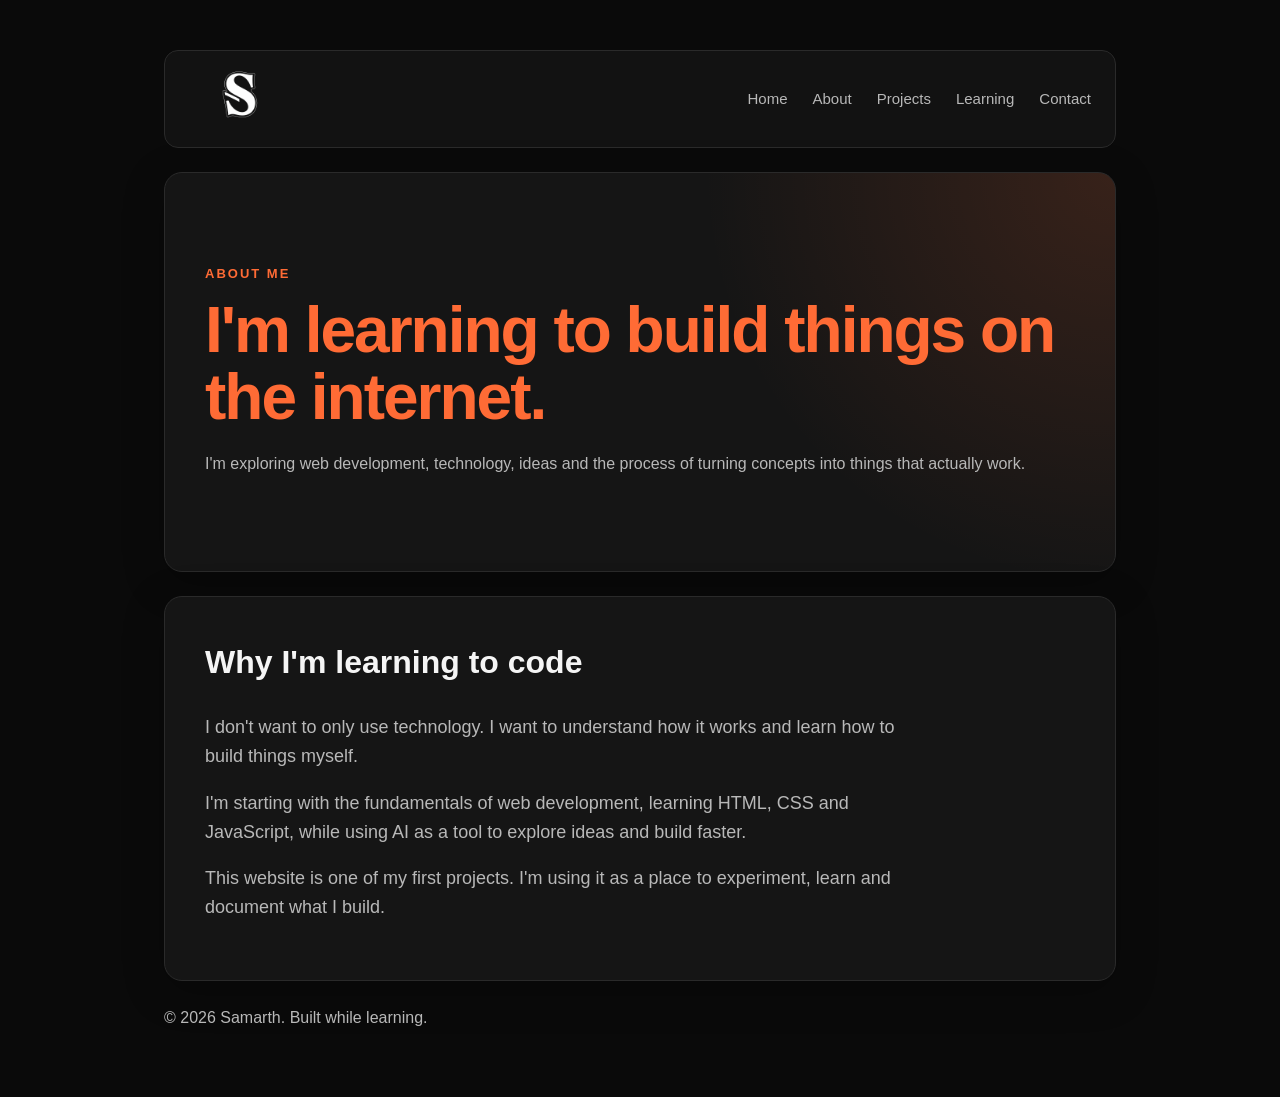
==== about/index.html @ 4f7a06e5 "Migrate pages to clean URLs" ====
<!DOCTYPE html>

<html lang="en">

<head>

    <!-- =====================================================
         CANONICAL
         ===================================================== -->

    <link
        rel="canonical"
        href="https://samarth.website/about/"
    >


    <!-- =====================================================
         BASIC SEO
         ===================================================== -->

    <meta charset="UTF-8">

    <meta
        name="viewport"
        content="width=device-width, initial-scale=1.0"
    >

    <title>About Samarth | My Website</title>

    <meta
        name="description"
        content="Learn more about Samarth, his background, interests and journey into web development."
    >


    <!-- =====================================================
         OPEN GRAPH
         ===================================================== -->

    <meta
        property="og:title"
        content="About Samarth | My Journey Into Web Development"
    >

    <meta
        property="og:description"
        content="Learn more about Samarth, his background, interests and journey into web development."
    >

    <meta
        property="og:type"
        content="website"
    >

    <meta
        property="og:url"
        content="https://samarth.website/about/"
    >

    <meta
        property="og:image"
        content="https://samarth.website/images/samarth.jpg"
    >


    <!-- =====================================================
         FAVICON
         ===================================================== -->

    <link
        rel="icon"
        type="image/png"
        href="../images/favicon.png"
    >


    <!-- =====================================================
         STYLESHEET
         ===================================================== -->

    <link
        rel="stylesheet"
        href="../style.css"
    >

</head>


<body>


    <!-- =====================================================
         NAVIGATION
         ===================================================== -->

    <header>

        <nav class="navbar">

            <a
                href="../"
                class="logo"
            >

                <img
                    src="../images/logo.png"
                    alt="Samarth logo"
                >

            </a>


            <div class="nav-links">

                <a href="../">
                    Home
                </a>

                <a href="./">
                    About
                </a>

                <a href="../projects/">
                    Projects
                </a>

                <a href="../learning/">
                    Learning
                </a>

                <a href="../contact/">
                    Contact
                </a>

            </div>

        </nav>

    </header>



    <!-- =====================================================
         MAIN CONTENT
         ===================================================== -->

    <main>


        <!-- =================================================
             ABOUT INTRO
             ================================================= -->

        <section class="intro">

            <div class="intro-content">

                <p class="eyebrow">
                    ABOUT ME
                </p>

                <h1>
                    I'm learning to build things on the internet.
                </h1>

                <p class="intro-text">
                    I'm exploring web development, technology,
                    ideas and the process of turning concepts
                    into things that actually work.
                </p>

            </div>

        </section>



        <!-- =================================================
             WHY I'M LEARNING TO CODE
             ================================================= -->

        <section class="about-section">

            <h2>
                Why I'm learning to code
            </h2>

            <p>
                I don't want to only use technology.
                I want to understand how it works and learn
                how to build things myself.
            </p>

            <p>
                I'm starting with the fundamentals of web
                development, learning HTML, CSS and JavaScript,
                while using AI as a tool to explore ideas
                and build faster.
            </p>

            <p>
                This website is one of my first projects.
                I'm using it as a place to experiment,
                learn and document what I build.
            </p>

        </section>

    </main>



    <!-- =====================================================
         FOOTER
         ===================================================== -->

    <footer>

        <p>
            © 2026 Samarth. Built while learning.
        </p>

    </footer>



    <!-- =====================================================
         JAVASCRIPT
         ===================================================== -->

    <script src="../script.js"></script>

</body>

</html>
---- style.css ----
/* =========================================================
   1. GLOBAL SETTINGS
   ========================================================= */

* {
    box-sizing: border-box;
}

html {
    scroll-behavior: smooth;
}

body {
    background-color: #0a0a0a;

    color: #f5f5f5;

    font-family: Arial, sans-serif;

    max-width: 1000px;

    margin: 0 auto;

    padding: 50px 24px;

    line-height: 1.6;
}


/* =========================================================
   2. TYPOGRAPHY
   ========================================================= */

h1 {
    color: #ff6b35;

    font-size: 64px;

    line-height: 1.05;

    margin-top: 0;

    margin-bottom: 20px;

    letter-spacing: -2px;
}

h2 {
    font-size: 32px;

    margin-top: 0;

    margin-bottom: 25px;
}

h3 {
    color: #ffffff;

    margin-bottom: 12px;
}

p {
    color: #b8b8b8;
}


/* =========================================================
   3. NAVIGATION
   ========================================================= */

.navbar {
    display: flex;

    justify-content: space-between;

    align-items: center;

    padding: 18px 24px;

    margin-bottom: 24px;

    background-color: rgba(21, 21, 21, 0.85);

    border: 1px solid #2a2a2a;

    border-radius: 14px;

    backdrop-filter: blur(10px);

    position: sticky;

    top: 20px;

    z-index: 900;
}

.logo {
    color: #ff6b35;

    font-size: 20px;

    font-weight: bold;

    text-decoration: none;

    letter-spacing: 1px;
}

.nav-links {
    display: flex;

    gap: 25px;
}

.nav-links a {
    color: #b8b8b8;

    text-decoration: none;

    font-size: 15px;

    transition: color 0.2s ease;
}

.nav-links a:hover {
    color: #ffffff;
}


/* =========================================================
   4. MAIN SECTIONS
   ========================================================= */

.intro,
.about-section,
.projects,
.learning,
.experiment {
    background-color: #151515;

    border: 1px solid #2a2a2a;

    border-radius: 18px;

    padding: 40px;

    margin-bottom: 24px;

    box-shadow:
        0 10px 40px rgba(0, 0, 0, 0.25);
}


/* =========================================================
   5. HERO CONTENT
   ========================================================= */

.intro {
    display: flex;

    flex-direction: row;

    align-items: center;

    justify-content: space-between;

    gap: 40px;

    min-height: 400px;

    background:
        radial-gradient(
            circle at top right,
            rgba(255, 107, 53, 0.15),
            transparent 40%
        ),
        #151515;
}

.intro-content {
    flex: 1;

    min-width: 0;
}


/* =========================================================
   6. PROFILE IMAGE
   ========================================================= */

.profile-image {
    width: 180px;

    height: 180px;

    object-fit: cover;

    border-radius: 18px;

    border: 1px solid #333;

    cursor: pointer;

    flex-shrink: 0;

    box-shadow:
        0 15px 40px rgba(0, 0, 0, 0.4);

    transition:
        transform 0.35s ease,
        box-shadow 0.35s ease,
        border-color 0.35s ease;
}

.profile-image:hover {
    transform: translateY(-6px) scale(1.03);

    border-color: rgba(255, 107, 53, 0.6);

    box-shadow:
        0 25px 60px rgba(0, 0, 0, 0.55),
        0 0 70px rgba(255, 107, 53, 0.15);
}


/* =========================================================
   7. EYEBROW TEXT
   ========================================================= */

.eyebrow {
    color: #ff6b35 !important;

    font-size: 13px !important;

    font-weight: bold;

    letter-spacing: 2px;

    margin-bottom: 12px;
}


/* =========================================================
   8. ABOUT SECTION
   ========================================================= */

.about-section p:not(.eyebrow) {
    max-width: 700px;

    font-size: 18px;
}


/* =========================================================
   9. PROJECT LIST
   ========================================================= */

.project-list {
    display: flex;

    flex-direction: row;

    gap: 24px;

    justify-content: space-between;

    align-items: stretch;
}


/* =========================================================
   10. PROJECT CARDS
   ========================================================= */

.project {
    background-color: #1a1a1a;

    padding: 24px;

    border: 1px solid #2a2a2a;

    border-radius: 14px;

    flex: 1;

    box-shadow:
        0 15px 40px rgba(0, 0, 0, 0.35);

    transition:
        transform 0.3s ease,
        border-color 0.3s ease,
        box-shadow 0.3s ease;
}

.project:hover {
    transform: translateY(-5px);

    border-color: #444;

    box-shadow:
        0 20px 50px rgba(0, 0, 0, 0.5);
}

.project h3 {
    font-size: 24px;

    margin-top: 0;
}


/* =========================================================
   11. GALLERY IMAGE
   ========================================================= */

.project img {
    width: 100%;

    height: 240px;

    object-fit: cover;

    border-radius: 10px;

    display: block;

    cursor: pointer;

    transition:
        transform 0.3s ease,
        filter 0.3s ease;
}

.project img:hover {
    transform: scale(1.03);

    filter: brightness(1.08);
}


/* =========================================================
   12. GALLERY COUNTER
   ========================================================= */

#gallery-counter {
    text-align: center;

    color: #888;

    font-size: 14px;

    margin: 12px 0 18px;
}


/* =========================================================
   13. GENERAL BUTTONS
   ========================================================= */

button {
    background-color: #ff6b35;

    color: #0a0a0a;

    border: none;

    padding: 11px 18px;

    font-size: 15px;

    font-weight: bold;

    border-radius: 8px;

    cursor: pointer;

    transition:
        transform 0.2s ease,
        opacity 0.2s ease,
        box-shadow 0.2s ease;
}

button:hover {
    transform: translateY(-2px);

    opacity: 0.9;

    box-shadow:
        0 5px 15px rgba(255, 107, 53, 0.25);
}

button:active {
    transform: translateY(0);
}


/* =========================================================
   14. PROJECT BUTTONS
   ========================================================= */

.project button {
    margin-top: 10px;

    margin-right: 6px;
}


/* =========================================================
   15. PROJECT STATUS
   ========================================================= */

.project-status {
    display: inline-block;

    color: #888 !important;

    font-size: 12px !important;

    font-weight: bold;

    letter-spacing: 1px;

    border: 1px solid #333;

    padding: 5px 10px;

    border-radius: 20px;

    margin-top: 5px;
}


/* =========================================================
   16. LEARNING SECTION
   ========================================================= */

.learning {
    background:
        linear-gradient(
            135deg,
            #151515,
            #111111
        );
}

.learning-list {
    display: flex;

    flex-wrap: wrap;

    gap: 10px;
}

.learning-list span {
    background-color: #1f1f1f;

    color: #d0d0d0;

    border: 1px solid #333;

    padding: 8px 14px;

    border-radius: 20px;

    font-size: 14px;

    transition:
        border-color 0.2s ease,
        color 0.2s ease;
}

.learning-list span:hover {
    color: #ffffff;

    border-color: #ff6b35;
}


/* =========================================================
   17. EXPERIMENT SECTION
   ========================================================= */

.experiment {
    text-align: center;
}


/* =========================================================
   18. LIGHTBOX
   ========================================================= */

#lightbox {
    display: none;

    position: fixed;

    top: 0;

    left: 0;

    width: 100%;

    height: 100vh;

    background-color: rgba(0, 0, 0, 0.92);

    justify-content: center;

    align-items: center;

    z-index: 1000;

    padding: 40px;
}


/* =========================================================
   19. LIGHTBOX IMAGE
   ========================================================= */

#lightbox-image {
    max-width: 90%;

    max-height: 85vh;

    object-fit: contain;

    border-radius: 12px;

    box-shadow:
        0 20px 80px rgba(0, 0, 0, 0.8);
}


/* =========================================================
   20. LIGHTBOX ARROWS
   ========================================================= */

#previous-lightbox,
#next-lightbox {
    position: absolute;

    top: 50%;

    width: 52px;

    height: 52px;

    padding: 0;

    border-radius: 50%;

    background-color: rgba(255, 255, 255, 0.15);

    border: 1px solid rgba(255, 255, 255, 0.30);

    color: white;

    font-size: 24px;

    font-weight: normal;

    display: flex;

    justify-content: center;

    align-items: center;

    backdrop-filter: blur(8px);

    cursor: pointer;

    box-shadow: none;

    opacity: 1;

    transition:
        background-color 0.3s ease,
        transform 0.2s ease;
}

#previous-lightbox {
    left: 28px;

    transform: translateY(-50%);
}

#next-lightbox {
    right: 28px;

    transform: translateY(-50%);
}

#previous-lightbox:hover,
#next-lightbox:hover {
    background-color: rgba(255, 255, 255, 0.25);

    transform:
        translateY(-50%)
        scale(1.05);

    opacity: 1;

    box-shadow: none;
}


/* =========================================================
   21. LIGHTBOX CLOSE BUTTON
   ========================================================= */

#close-lightbox {
    position: absolute;

    top: 25px;

    right: 25px;

    background-color: rgba(255, 255, 255, 0.10);

    color: white;

    border: 1px solid rgba(255, 255, 255, 0.20);

    padding: 10px 16px;

    border-radius: 8px;

    backdrop-filter: blur(10px);
}

#close-lightbox:hover {
    background-color: rgba(255, 255, 255, 0.20);

    transform: none;

    box-shadow: none;

    opacity: 1;
}


/* =========================================================
   22. RESPONSIVE DESIGN
   ========================================================= */

@media (max-width: 700px) {

    body {
        max-width: none;

        margin: 0;

        padding: 25px 15px;
    }


    h1 {
        font-size: 44px;

        letter-spacing: -1px;
    }


    h2 {
        font-size: 28px;
    }


    /* -----------------------------------------------------
       Mobile navigation
       ----------------------------------------------------- */

    .navbar {
        padding: 15px 18px;
    }


    .nav-links {
        gap: 12px;
    }


    .nav-links a {
        font-size: 13px;
    }


    .logo {
        font-size: 17px;
    }


    /* -----------------------------------------------------
       Mobile sections
       ----------------------------------------------------- */

    .intro,
    .about-section,
    .projects,
    .learning,
    .experiment {
        padding: 25px;

        border-radius: 14px;
    }


    /* -----------------------------------------------------
       Mobile hero
       ----------------------------------------------------- */

    .intro {
        min-height: 300px;

        flex-direction: column;

        align-items: flex-start;

        gap: 25px;
    }


    .intro-text {
        font-size: 18px !important;
    }


    .profile-image {
        width: 130px;

        height: 130px;

        align-self: center;
    }


    /* -----------------------------------------------------
       Mobile about section
       ----------------------------------------------------- */

    .about-section p:not(.eyebrow) {
        font-size: 16px;
    }


    /* -----------------------------------------------------
       Mobile projects
       ----------------------------------------------------- */

    .project-list {
        flex-direction: column;

        gap: 20px;
    }


    .project {
        width: 100%;
    }


    .project img {
        height: 220px;
    }


    /* -----------------------------------------------------
       Mobile lightbox
       ----------------------------------------------------- */

    #lightbox {
        padding: 20px;
    }


    #lightbox-image {
        max-width: 95%;

        max-height: 80vh;
    }


    #previous-lightbox {
        left: 12px;
    }


    #next-lightbox {
        right: 12px;
    }


    #previous-lightbox,
    #next-lightbox {
        width: 44px;

        height: 44px;

        font-size: 20px;
    }


    #close-lightbox {
        top: 15px;

        right: 15px;
    }


    /* -----------------------------------------------------
       Mobile social links
       ----------------------------------------------------- */

    .experiment-button {
        width: 100%;

        max-width: 300px;

        margin-left: auto;

        margin-right: auto;
    }

}


/* =========================================================
   23. NAVBAR LOGO IMAGE
   ========================================================= */

.logo img {
    width: 100px;

    height: 60px;

    object-fit: cover;

    object-position: center;

    display: block;

    border-radius: 8px;

    transition:
        transform 0.3s ease,
        opacity 0.3s ease;
}

.logo img:hover {
    transform: scale(1.04);

    opacity: 0.9;
}


/* =========================================================
   24. CONTACT PAGE IMAGE
   ========================================================= */

.contact-image {
    width: 220px;

    height: 220px;

    object-fit: cover;

    display: block;

    cursor: pointer;

    margin: 35px auto 0;

    border-radius: 18px;

    border: 1px solid #2a2a2a;

    box-shadow:
        0 15px 40px rgba(0, 0, 0, 0.4);

    transition:
        transform 0.3s ease,
        box-shadow 0.3s ease;
}

.contact-image:hover {
    transform: translateY(-5px);

    box-shadow:
        0 20px 50px rgba(0, 0, 0, 0.55);
}


/* =========================================================
   25. CONTACT SOCIAL LINKS
   ========================================================= */

.experiment-button {
    display: inline-flex;

    width: 215px;

    min-height: 56px;

    align-items: center;

    justify-content: center;

    margin: 25px 6px 0;

    padding: 14px 20px;

    background-color: rgba(255, 107, 53, 0.06);

    color: #ff8a63;

    border: 1px solid rgba(255, 107, 53, 0.45);

    border-radius: 10px;

    text-decoration: none;

    font-size: 16px;

    font-weight: 600;

    box-sizing: border-box;

    transition:
        color 0.25s ease,
        border-color 0.25s ease,
        background-color 0.25s ease,
        transform 0.25s ease,
        box-shadow 0.25s ease;
}


/* ---------------------------------------------------------
   Instagram
   --------------------------------------------------------- */

.experiment-button:first-of-type {
    color: #ff8a63;

    border-color: rgba(255, 107, 53, 0.45);

    background-color: rgba(255, 107, 53, 0.06);
}

.experiment-button:first-of-type:hover {
    color: #ffffff;

    border-color: #ff6b35;

    background-color: rgba(255, 107, 53, 0.12);

    transform: translateY(-3px);

    box-shadow:
        0 10px 30px rgba(0, 0, 0, 0.35),
        0 0 20px rgba(255, 107, 53, 0.12);
}


/* ---------------------------------------------------------
   LinkedIn
   --------------------------------------------------------- */

.experiment-button:nth-of-type(2) {
    color: #70a9d8;

    border-color: rgba(112, 169, 216, 0.45);

    background-color: rgba(112, 169, 216, 0.06);
}

.experiment-button:nth-of-type(2):hover {
    color: #ffffff;

    border-color: #70a9d8;

    background-color: rgba(112, 169, 216, 0.12);

    transform: translateY(-3px);

    box-shadow:
        0 10px 30px rgba(0, 0, 0, 0.35),
        0 0 20px rgba(112, 169, 216, 0.12);
}


/* ---------------------------------------------------------
   Button active state
   --------------------------------------------------------- */

.experiment-button:active {
    transform: translateY(-1px);
}
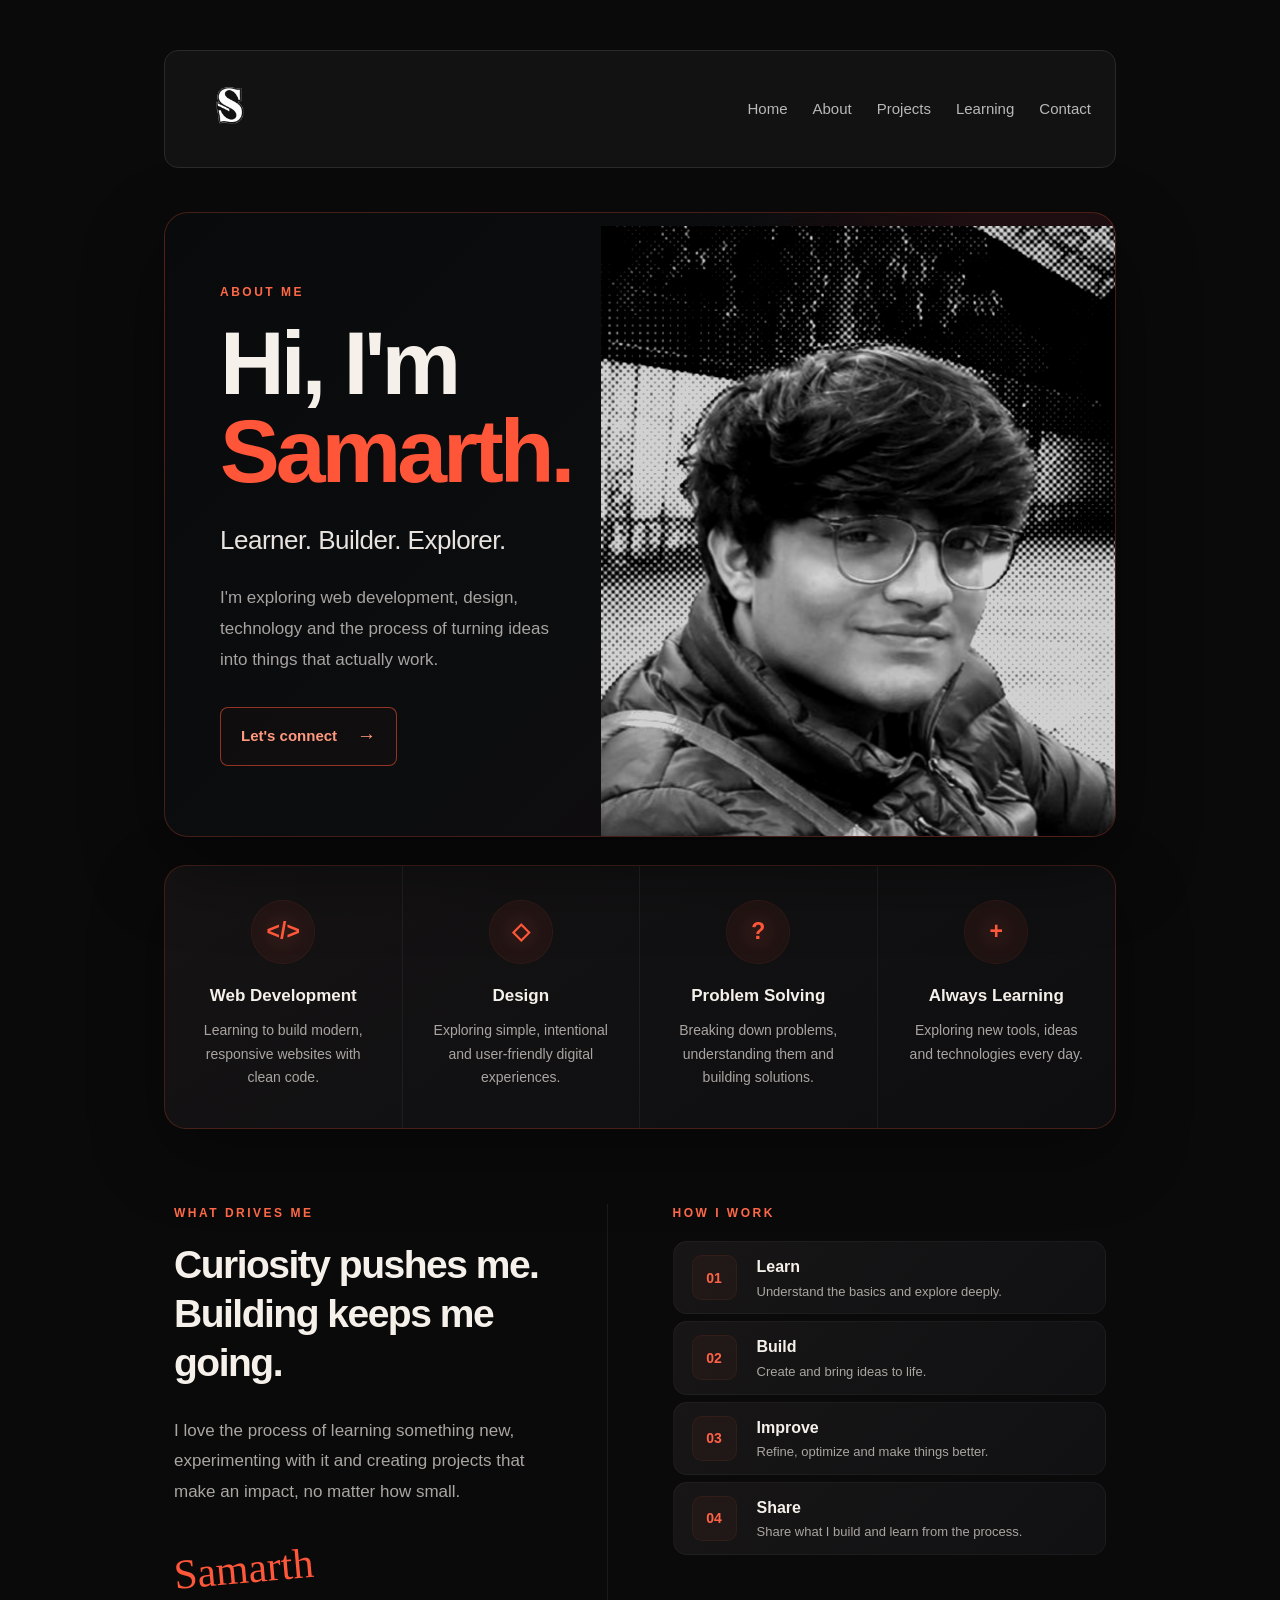
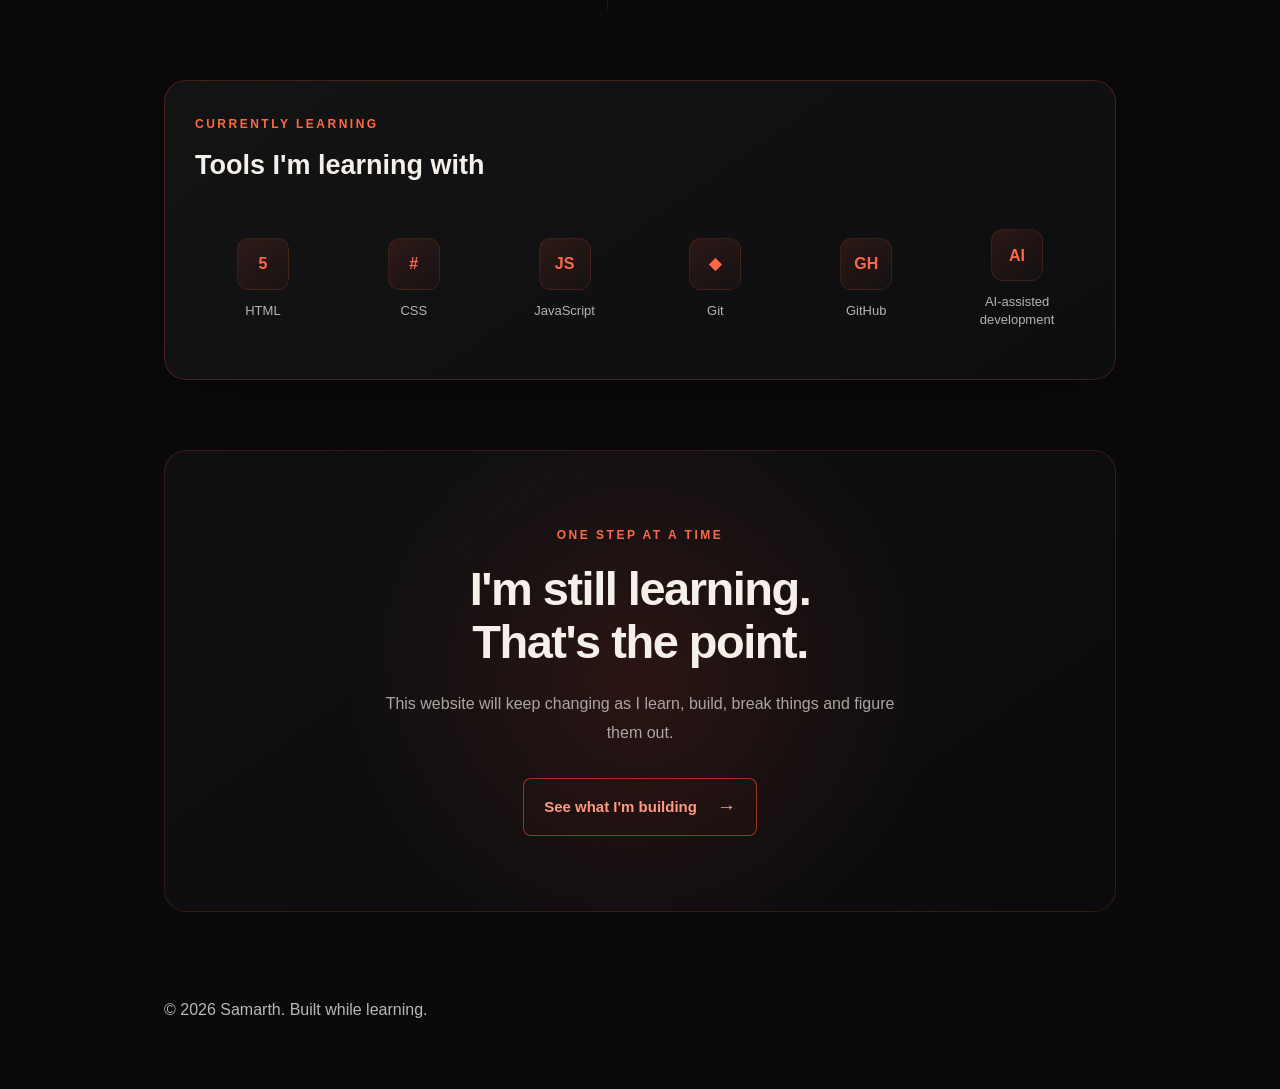
==== commit 39bc30cc: "Migrate pages to clean URLs" ====
--- a/about/index.html
+++ b/about/index.html
@@ -25,11 +25,11 @@
         content="width=device-width, initial-scale=1.0"
     >
 
-    <title>About Samarth | My Website</title>
+    <title>About Samarth | My Journey Into Web Development</title>
 
     <meta
         name="description"
-        content="Learn more about Samarth, his background, interests and journey into web development."
+        content="Learn more about Samarth, his background, interests and journey into web development, technology and building things on the internet."
     >
 
 
@@ -44,7 +44,7 @@
 
     <meta
         property="og:description"
-        content="Learn more about Samarth, his background, interests and journey into web development."
+        content="Learn more about Samarth, his background, interests and journey into web development, technology and building things on the internet."
     >
 
     <meta
@@ -144,67 +144,441 @@
          MAIN CONTENT
          ===================================================== -->
 
-    <main>
+    <main class="about-page">
 
 
         <!-- =================================================
-             ABOUT INTRO
+             ABOUT HERO
              ================================================= -->
 
-        <section class="intro">
-
-            <div class="intro-content">
-
-                <p class="eyebrow">
+        <section class="about-hero">
+
+            <div class="about-hero-content">
+
+                <p class="about-eyebrow">
                     ABOUT ME
                 </p>
 
+
                 <h1>
-                    I'm learning to build things on the internet.
+                    Hi, I'm
+                    <span>Samarth.</span>
                 </h1>
 
-                <p class="intro-text">
-                    I'm exploring web development, technology,
-                    ideas and the process of turning concepts
+
+                <h2>
+                    Learner. Builder. Explorer.
+                </h2>
+
+
+                <p class="about-hero-text">
+                    I'm exploring web development, design,
+                    technology and the process of turning ideas
                     into things that actually work.
                 </p>
 
+
+                <a
+                    href="../contact/"
+                    class="about-cta"
+                >
+                    Let's connect
+                    <span>→</span>
+                </a>
+
             </div>
 
+
+            <div class="about-hero-image">
+
+                <img
+                    src="../images/samarth.jpg"
+                    alt="Samarth"
+                >
+
+            </div>
+
         </section>
 
 
 
         <!-- =================================================
-             WHY I'M LEARNING TO CODE
+             WHAT I'M ABOUT
              ================================================= -->
 
-        <section class="about-section">
+        <section class="about-pillars">
+
+            <article class="about-pillar">
+
+                <div class="about-pillar-icon">
+                    &lt;/&gt;
+                </div>
+
+                <h3>
+                    Web Development
+                </h3>
+
+                <p>
+                    Learning to build modern,
+                    responsive websites with clean code.
+                </p>
+
+            </article>
+
+
+            <article class="about-pillar">
+
+                <div class="about-pillar-icon">
+                    ◇
+                </div>
+
+                <h3>
+                    Design
+                </h3>
+
+                <p>
+                    Exploring simple, intentional and
+                    user-friendly digital experiences.
+                </p>
+
+            </article>
+
+
+            <article class="about-pillar">
+
+                <div class="about-pillar-icon">
+                    ?
+                </div>
+
+                <h3>
+                    Problem Solving
+                </h3>
+
+                <p>
+                    Breaking down problems, understanding
+                    them and building solutions.
+                </p>
+
+            </article>
+
+
+            <article class="about-pillar">
+
+                <div class="about-pillar-icon">
+                    +
+                </div>
+
+                <h3>
+                    Always Learning
+                </h3>
+
+                <p>
+                    Exploring new tools, ideas and
+                    technologies every day.
+                </p>
+
+            </article>
+
+        </section>
+
+
+
+        <!-- =================================================
+             WHAT DRIVES ME + HOW I WORK
+             ================================================= -->
+
+        <section class="about-story">
+
+
+            <!-- =============================================
+                 WHAT DRIVES ME
+                 ============================================= -->
+
+            <div class="about-drive">
+
+                <p class="about-eyebrow">
+                    WHAT DRIVES ME
+                </p>
+
+
+                <h2>
+                    Curiosity pushes me.
+                    <br>
+                    Building keeps me going.
+                </h2>
+
+
+                <p>
+                    I love the process of learning something
+                    new, experimenting with it and creating
+                    projects that make an impact, no matter
+                    how small.
+                </p>
+
+
+                <div class="about-signature">
+                    Samarth
+                </div>
+
+            </div>
+
+
+
+            <!-- =============================================
+                 HOW I WORK
+                 ============================================= -->
+
+            <div class="about-process">
+
+                <p class="about-eyebrow">
+                    HOW I WORK
+                </p>
+
+
+                <div class="process-list">
+
+
+                    <article class="process-item">
+
+                        <span class="process-number">
+                            01
+                        </span>
+
+                        <div>
+
+                            <h3>
+                                Learn
+                            </h3>
+
+                            <p>
+                                Understand the basics
+                                and explore deeply.
+                            </p>
+
+                        </div>
+
+                    </article>
+
+
+
+                    <article class="process-item">
+
+                        <span class="process-number">
+                            02
+                        </span>
+
+                        <div>
+
+                            <h3>
+                                Build
+                            </h3>
+
+                            <p>
+                                Create and bring
+                                ideas to life.
+                            </p>
+
+                        </div>
+
+                    </article>
+
+
+
+                    <article class="process-item">
+
+                        <span class="process-number">
+                            03
+                        </span>
+
+                        <div>
+
+                            <h3>
+                                Improve
+                            </h3>
+
+                            <p>
+                                Refine, optimize and
+                                make things better.
+                            </p>
+
+                        </div>
+
+                    </article>
+
+
+
+                    <article class="process-item">
+
+                        <span class="process-number">
+                            04
+                        </span>
+
+                        <div>
+
+                            <h3>
+                                Share
+                            </h3>
+
+                            <p>
+                                Share what I build and
+                                learn from the process.
+                            </p>
+
+                        </div>
+
+                    </article>
+
+
+                </div>
+
+            </div>
+
+        </section>
+
+
+
+        <!-- =================================================
+             TECH I WORK WITH
+             ================================================= -->
+
+        <section class="about-tech">
+
+            <p class="about-eyebrow">
+                CURRENTLY LEARNING
+            </p>
+
 
             <h2>
-                Why I'm learning to code
+                Tools I'm learning with
             </h2>
 
+
+            <div class="tech-list">
+
+
+                <div class="tech-item">
+
+                    <div class="tech-icon">
+                        5
+                    </div>
+
+                    <span>
+                        HTML
+                    </span>
+
+                </div>
+
+
+
+                <div class="tech-item">
+
+                    <div class="tech-icon">
+                        #
+                    </div>
+
+                    <span>
+                        CSS
+                    </span>
+
+                </div>
+
+
+
+                <div class="tech-item">
+
+                    <div class="tech-icon">
+                        JS
+                    </div>
+
+                    <span>
+                        JavaScript
+                    </span>
+
+                </div>
+
+
+
+                <div class="tech-item">
+
+                    <div class="tech-icon">
+                        ◆
+                    </div>
+
+                    <span>
+                        Git
+                    </span>
+
+                </div>
+
+
+
+                <div class="tech-item">
+
+                    <div class="tech-icon">
+                        GH
+                    </div>
+
+                    <span>
+                        GitHub
+                    </span>
+
+                </div>
+
+
+
+                <div class="tech-item">
+
+                    <div class="tech-icon">
+                        AI
+                    </div>
+
+                    <span>
+                        AI-assisted development
+                    </span>
+
+                </div>
+
+
+            </div>
+
+        </section>
+
+
+
+        <!-- =================================================
+             CLOSING
+             ================================================= -->
+
+        <section class="about-closing">
+
+            <p class="about-eyebrow">
+                ONE STEP AT A TIME
+            </p>
+
+
+            <h2>
+                I'm still learning.
+                <br>
+                That's the point.
+            </h2>
+
+
             <p>
-                I don't want to only use technology.
-                I want to understand how it works and learn
-                how to build things myself.
+                This website will keep changing as I learn,
+                build, break things and figure them out.
             </p>
 
-            <p>
-                I'm starting with the fundamentals of web
-                development, learning HTML, CSS and JavaScript,
-                while using AI as a tool to explore ideas
-                and build faster.
-            </p>
-
-            <p>
-                This website is one of my first projects.
-                I'm using it as a place to experiment,
-                learn and document what I build.
-            </p>
+
+            <a
+                href="../projects/"
+                class="about-cta"
+            >
+                See what I'm building
+                <span>→</span>
+            </a>
 
         </section>
+
 
     </main>
 
--- a/style.css
+++ b/style.css
@@ -95,7 +95,7 @@
 }
 
 .logo {
-    color: #ff6b35;
+    color: #dbd1ce;
 
     font-size: 20px;
 
@@ -829,17 +829,17 @@
    ========================================================= */
 
 .logo img {
-    width: 100px;
-
-    height: 60px;
+    width: 80px;
+
+    height: 80px;
 
     object-fit: cover;
 
-    object-position: center;
+    object-position: left;
 
     display: block;
 
-    border-radius: 8px;
+    border-radius: 1px;
 
     transition:
         transform 0.3s ease,
@@ -847,7 +847,7 @@
 }
 
 .logo img:hover {
-    transform: scale(1.04);
+    transform: scale(1.4);
 
     opacity: 0.9;
 }
@@ -994,4 +994,1104 @@
 
 .experiment-button:active {
     transform: translateY(-1px);
+}
+/* =========================================================
+   ABOUT PAGE
+   Premium Dark / Orange-Red Design
+   ========================================================= */
+
+
+/* =========================================================
+   26. ABOUT PAGE FOUNDATION
+   ========================================================= */
+
+.about-page {
+    width: 100%;
+    margin: 0;
+    padding: 20px 0 60px;
+}
+
+
+/* =========================================================
+   27. ABOUT PAGE TYPOGRAPHY
+   ========================================================= */
+
+.about-page h1,
+.about-page h2,
+.about-page h3,
+.about-page p {
+    margin-top: 0;
+}
+
+.about-page h1 {
+    color: #f5f0ea;
+    font-size: clamp(58px, 7vw, 92px);
+    line-height: 0.98;
+    letter-spacing: -4px;
+    margin-bottom: 24px;
+    font-weight: 700;
+}
+
+.about-page h1 span {
+    display: block;
+    color: #ff5538;
+}
+
+.about-page h2 {
+    color: #f5f0ea;
+}
+
+.about-page h3 {
+    color: #f5f0ea;
+}
+
+.about-page p {
+    color: #aaa5a2;
+}
+
+
+/* =========================================================
+   28. ABOUT EYEBROW
+   ========================================================= */
+
+.about-eyebrow {
+    color: #ff6847 !important;
+    font-size: 12px !important;
+    font-weight: 700;
+    letter-spacing: 2.5px;
+    text-transform: uppercase;
+    margin-bottom: 18px !important;
+}
+
+
+/* =========================================================
+   29. ABOUT HERO
+   ========================================================= */
+
+.about-hero {
+    position: relative;
+
+    display: grid;
+    grid-template-columns: 0.9fr 1.1fr;
+
+    min-height: 610px;
+
+    margin-bottom: 28px;
+
+    overflow: hidden;
+
+    background:
+        radial-gradient(
+            circle at 72% 48%,
+            rgba(255, 69, 42, 0.28),
+            transparent 32%
+        ),
+        radial-gradient(
+            circle at 90% 20%,
+            rgba(116, 17, 25, 0.28),
+            transparent 30%
+        ),
+        linear-gradient(
+            135deg,
+            #090a0c 0%,
+            #0c0d0f 52%,
+            #130b0c 100%
+        );
+
+    border: 1px solid rgba(255, 89, 61, 0.24);
+
+    border-radius: 24px;
+
+    box-shadow:
+        0 30px 80px rgba(0, 0, 0, 0.45);
+}
+
+
+/* =========================================================
+   30. HERO CONTENT
+   ========================================================= */
+
+.about-hero-content {
+    position: relative;
+    z-index: 3;
+
+    display: flex;
+    flex-direction: column;
+    justify-content: center;
+
+    padding: 70px 30px 70px 55px;
+}
+
+.about-hero-content h2 {
+    color: #e8e3df;
+
+    font-size: 26px;
+    font-weight: 400;
+
+    letter-spacing: -0.5px;
+
+    margin-bottom: 22px;
+}
+
+.about-hero-text {
+    max-width: 500px;
+
+    color: #a7a3a0 !important;
+
+    font-size: 17px;
+    line-height: 1.8;
+
+    margin-bottom: 32px;
+}
+
+
+/* =========================================================
+   31. HERO IMAGE
+   ========================================================= */
+
+.about-hero-image {
+    position: relative;
+
+    min-height: 610px;
+
+    display: flex;
+    align-items: flex-end;
+    justify-content: center;
+
+    overflow: hidden;
+}
+
+
+/* Orange/red atmospheric glow */
+
+.about-hero-image::before {
+    content: "";
+
+    position: absolute;
+
+    width: 650px;
+    height: 650px;
+
+    left: 50%;
+    top: 50%;
+
+    transform: translate(-50%, -45%);
+
+    background:
+        radial-gradient(
+            circle,
+            rgba(255, 69, 42, 0.55) 0%,
+            rgba(185, 34, 27, 0.28) 35%,
+            transparent 70%
+        );
+
+    filter: blur(20px);
+
+    pointer-events: none;
+}
+
+
+/* Image */
+
+.about-hero-image img {
+    position: relative;
+    z-index: 2;
+
+    width: min(100%, 620px);
+    height: 100%;
+
+    max-height: 610px;
+
+    object-fit: cover;
+    object-position: center;
+
+    border: none;
+    border-radius: 0;
+
+    box-shadow: none;
+
+    display: block;
+
+    filter:
+        contrast(1.05)
+        brightness(0.82);
+}
+
+
+/* =========================================================
+   32. ABOUT CTA
+   ========================================================= */
+
+.about-cta {
+    display: inline-flex;
+
+    width: fit-content;
+
+    align-items: center;
+    justify-content: center;
+
+    gap: 20px;
+
+    padding: 13px 20px;
+
+    color: #ff9a7f !important;
+
+    background: rgba(255, 83, 56, 0.025);
+
+    border: 1px solid rgba(255, 83, 56, 0.55);
+
+    border-radius: 8px;
+
+    text-decoration: none;
+
+    font-size: 15px;
+    font-weight: 600;
+
+    transition:
+        background-color 0.3s ease,
+        border-color 0.3s ease,
+        color 0.3s ease,
+        transform 0.3s ease,
+        box-shadow 0.3s ease;
+}
+
+.about-cta span {
+    font-size: 19px;
+
+    transition:
+        transform 0.3s ease;
+}
+
+.about-cta:hover {
+    color: #ffffff !important;
+
+    background: rgba(255, 83, 56, 0.10);
+
+    border-color: #ff6345;
+
+    transform: translateY(-3px);
+
+    box-shadow:
+        0 10px 30px rgba(0, 0, 0, 0.35),
+        0 0 25px rgba(255, 83, 56, 0.10);
+}
+
+.about-cta:hover span {
+    transform: translateX(4px);
+}
+
+
+/* =========================================================
+   33. ABOUT PILLARS
+   ========================================================= */
+
+.about-pillars {
+    display: grid;
+
+    grid-template-columns:
+        repeat(4, 1fr);
+
+    margin-bottom: 75px;
+
+    background:
+        linear-gradient(
+            145deg,
+            rgba(22, 20, 21, 0.96),
+            rgba(14, 14, 16, 0.98)
+        );
+
+    border: 1px solid rgba(255, 83, 56, 0.22);
+
+    border-radius: 22px;
+
+    overflow: hidden;
+
+    box-shadow:
+        0 25px 70px rgba(0, 0, 0, 0.35);
+}
+
+
+/* Individual pillar */
+
+.about-pillar {
+    position: relative;
+
+    padding: 34px 25px 38px;
+
+    text-align: center;
+
+    border-right:
+        1px solid rgba(255, 255, 255, 0.055);
+}
+
+.about-pillar:last-child {
+    border-right: none;
+}
+
+
+/* Subtle hover */
+
+.about-pillar::after {
+    content: "";
+
+    position: absolute;
+
+    left: 20%;
+    right: 20%;
+    bottom: 0;
+
+    height: 1px;
+
+    background: #ff5739;
+
+    opacity: 0;
+
+    transition:
+        opacity 0.3s ease;
+}
+
+.about-pillar:hover::after {
+    opacity: 0.8;
+}
+
+
+/* =========================================================
+   34. PILLAR ICON
+   ========================================================= */
+
+.about-pillar-icon {
+    width: 64px;
+    height: 64px;
+
+    display: flex;
+
+    align-items: center;
+    justify-content: center;
+
+    margin: 0 auto 18px;
+
+    color: #ff5739;
+
+    background:
+        radial-gradient(
+            circle,
+            rgba(255, 87, 57, 0.12),
+            rgba(255, 87, 57, 0.025)
+        );
+
+    border: 1px solid rgba(255, 87, 57, 0.08);
+
+    border-radius: 50%;
+
+    font-size: 23px;
+    font-weight: 600;
+
+    box-shadow:
+        inset 0 0 20px rgba(255, 87, 57, 0.03);
+}
+
+.about-pillar h3 {
+    font-size: 17px;
+
+    margin-bottom: 10px;
+}
+
+.about-pillar p {
+    font-size: 14px;
+
+    line-height: 1.7;
+
+    margin-bottom: 0;
+}
+
+
+/* =========================================================
+   35. ABOUT STORY
+   ========================================================= */
+
+.about-story {
+    display: grid;
+
+    grid-template-columns:
+        1fr 1fr;
+
+    gap: 65px;
+
+    margin-bottom: 70px;
+
+    padding: 0 10px;
+}
+
+
+/* =========================================================
+   36. WHAT DRIVES ME
+   ========================================================= */
+
+.about-drive {
+    padding-right: 45px;
+
+    border-right:
+        1px solid rgba(255, 255, 255, 0.07);
+}
+
+.about-drive h2 {
+    max-width: 520px;
+
+    font-size: 39px;
+
+    line-height: 1.25;
+
+    letter-spacing: -1.5px;
+
+    margin-bottom: 28px;
+}
+
+.about-drive > p:not(.about-eyebrow) {
+    max-width: 500px;
+
+    font-size: 17px;
+
+    line-height: 1.8;
+}
+
+
+/* =========================================================
+   37. SIGNATURE
+   ========================================================= */
+
+.about-signature {
+    margin-top: 35px;
+
+    color: #ff5739;
+
+    font-family:
+        "Brush Script MT",
+        "Segoe Script",
+        cursive;
+
+    font-size: 42px;
+
+    transform: rotate(-5deg);
+
+    transform-origin: left center;
+}
+
+
+/* =========================================================
+   38. HOW I WORK
+   ========================================================= */
+
+.about-process {
+    padding-left: 0;
+}
+
+.process-list {
+    display: flex;
+
+    flex-direction: column;
+
+    gap: 7px;
+}
+
+
+/* =========================================================
+   39. PROCESS ITEMS
+   ========================================================= */
+
+.process-item {
+    display: flex;
+
+    align-items: center;
+
+    gap: 20px;
+
+    min-height: 72px;
+
+    padding: 12px 18px;
+
+    background:
+        linear-gradient(
+            135deg,
+            rgba(25, 23, 24, 0.9),
+            rgba(17, 17, 19, 0.9)
+        );
+
+    border: 1px solid rgba(255, 255, 255, 0.045);
+
+    border-radius: 14px;
+
+    transition:
+        border-color 0.3s ease,
+        transform 0.3s ease,
+        background-color 0.3s ease;
+}
+
+.process-item:hover {
+    transform: translateX(5px);
+
+    border-color:
+        rgba(255, 87, 57, 0.25);
+
+    background:
+        linear-gradient(
+            135deg,
+            rgba(31, 26, 27, 0.95),
+            rgba(19, 18, 19, 0.95)
+        );
+}
+
+
+/* Number */
+
+.process-number {
+    width: 45px;
+    height: 45px;
+
+    flex-shrink: 0;
+
+    display: flex;
+
+    align-items: center;
+    justify-content: center;
+
+    color: #ff6245;
+
+    background:
+        rgba(255, 87, 57, 0.045);
+
+    border: 1px solid rgba(255, 87, 57, 0.08);
+
+    border-radius: 10px;
+
+    font-size: 14px;
+    font-weight: 600;
+}
+
+
+/* Process text */
+
+.process-item h3 {
+    margin-bottom: 2px;
+
+    font-size: 16px;
+}
+
+.process-item p {
+    margin-bottom: 0;
+
+    font-size: 13px;
+
+    line-height: 1.5;
+}
+
+
+/* =========================================================
+   40. TECH SECTION
+   ========================================================= */
+
+.about-tech {
+    margin-bottom: 70px;
+
+    padding: 34px 30px 40px;
+
+    background:
+        linear-gradient(
+            145deg,
+            rgba(21, 20, 21, 0.96),
+            rgba(13, 14, 16, 0.98)
+        );
+
+    border:
+        1px solid rgba(255, 83, 56, 0.22);
+
+    border-radius: 22px;
+
+    box-shadow:
+        0 25px 70px rgba(0, 0, 0, 0.32);
+}
+
+.about-tech > .about-eyebrow {
+    margin-bottom: 10px !important;
+}
+
+.about-tech h2 {
+    font-size: 27px;
+
+    margin-bottom: 32px;
+}
+
+
+/* =========================================================
+   41. TECH LIST
+   ========================================================= */
+
+.tech-list {
+    display: grid;
+
+    grid-template-columns:
+        repeat(6, 1fr);
+
+    gap: 15px;
+}
+
+
+/* =========================================================
+   42. TECH ITEMS
+   ========================================================= */
+
+.tech-item {
+    display: flex;
+
+    flex-direction: column;
+
+    align-items: center;
+    justify-content: center;
+
+    min-height: 120px;
+
+    gap: 12px;
+
+    color: #b8b3af;
+
+    text-align: center;
+
+    border-radius: 14px;
+
+    transition:
+        background-color 0.3s ease,
+        transform 0.3s ease;
+}
+
+.tech-item:hover {
+    background:
+        rgba(255, 255, 255, 0.025);
+
+    transform: translateY(-4px);
+}
+
+
+/* =========================================================
+   43. TECH ICONS
+   ========================================================= */
+
+.tech-icon {
+    width: 52px;
+    height: 52px;
+
+    display: flex;
+
+    align-items: center;
+    justify-content: center;
+
+    color: #ff6749;
+
+    background:
+        linear-gradient(
+            145deg,
+            rgba(255, 90, 61, 0.12),
+            rgba(255, 90, 61, 0.025)
+        );
+
+    border:
+        1px solid rgba(255, 90, 61, 0.14);
+
+    border-radius: 12px;
+
+    font-size: 16px;
+    font-weight: 700;
+}
+
+.tech-item span {
+    max-width: 130px;
+
+    font-size: 13px;
+
+    line-height: 1.35;
+}
+
+
+/* =========================================================
+   44. ABOUT CLOSING
+   ========================================================= */
+
+.about-closing {
+    position: relative;
+
+    overflow: hidden;
+
+    text-align: center;
+
+    padding: 75px 30px;
+
+    margin-bottom: 0;
+
+    background:
+        radial-gradient(
+            circle at center,
+            rgba(255, 72, 48, 0.12),
+            transparent 55%
+        ),
+        linear-gradient(
+            145deg,
+            #101012,
+            #0b0b0d
+        );
+
+    border:
+        1px solid rgba(255, 83, 56, 0.18);
+
+    border-radius: 22px;
+}
+
+.about-closing h2 {
+    max-width: 700px;
+
+    margin:
+        0 auto 22px;
+
+    font-size: 47px;
+
+    line-height: 1.12;
+
+    letter-spacing: -1.5px;
+}
+
+.about-closing > p:not(.about-eyebrow) {
+    max-width: 520px;
+
+    margin:
+        0 auto 30px;
+
+    font-size: 16px;
+
+    line-height: 1.8;
+}
+
+
+/* =========================================================
+   45. ABOUT PAGE FOOTER
+   ========================================================= */
+
+.about-page + footer {
+    margin-top: 25px;
+}
+
+
+/* =========================================================
+   46. ABOUT PAGE RESPONSIVE
+   ========================================================= */
+
+@media (max-width: 850px) {
+
+    .about-hero {
+        grid-template-columns: 1fr;
+
+        min-height: auto;
+    }
+
+
+    .about-hero-content {
+        padding:
+            55px 40px 25px;
+    }
+
+
+    .about-hero-image {
+        min-height: 500px;
+
+        height: 500px;
+    }
+
+
+    .about-hero-image img {
+        max-height: 500px;
+    }
+
+
+    .about-pillars {
+        grid-template-columns:
+            repeat(2, 1fr);
+    }
+
+
+    .about-pillar:nth-child(2) {
+        border-right: none;
+    }
+
+
+    .about-pillar:nth-child(-n + 2) {
+        border-bottom:
+            1px solid rgba(255, 255, 255, 0.055);
+    }
+
+
+    .about-story {
+        grid-template-columns: 1fr;
+
+        gap: 50px;
+    }
+
+
+    .about-drive {
+        padding-right: 0;
+
+        padding-bottom: 45px;
+
+        border-right: none;
+
+        border-bottom:
+            1px solid rgba(255, 255, 255, 0.07);
+    }
+
+
+    .tech-list {
+        grid-template-columns:
+            repeat(3, 1fr);
+    }
+
+}
+
+
+/* =========================================================
+   47. ABOUT PAGE MOBILE
+   ========================================================= */
+
+@media (max-width: 600px) {
+
+    .about-page {
+        padding-top: 5px;
+
+        padding-bottom: 30px;
+    }
+
+
+    .about-hero {
+        border-radius: 18px;
+
+        margin-bottom: 20px;
+    }
+
+
+    .about-hero-content {
+        padding:
+            42px 25px 20px;
+    }
+
+
+    .about-page h1 {
+        font-size: 56px;
+
+        letter-spacing: -3px;
+    }
+
+
+    .about-hero-content h2 {
+        font-size: 21px;
+    }
+
+
+    .about-hero-text {
+        font-size: 15px;
+
+        line-height: 1.75;
+    }
+
+
+    .about-hero-image {
+        min-height: 390px;
+
+        height: 390px;
+    }
+
+
+    .about-hero-image img {
+        max-height: 390px;
+    }
+
+
+    .about-pillars {
+        grid-template-columns: 1fr;
+
+        border-radius: 18px;
+
+        margin-bottom: 55px;
+    }
+
+
+    .about-pillar {
+        border-right: none;
+
+        border-bottom:
+            1px solid rgba(255, 255, 255, 0.055);
+    }
+
+
+    .about-pillar:last-child {
+        border-bottom: none;
+    }
+
+
+    .about-pillar:nth-child(2) {
+        border-right: none;
+    }
+
+
+    .about-story {
+        padding: 0;
+
+        margin-bottom: 55px;
+    }
+
+
+    .about-drive h2 {
+        font-size: 31px;
+
+        line-height: 1.25;
+    }
+
+
+    .about-drive > p:not(.about-eyebrow) {
+        font-size: 15px;
+    }
+
+
+    .process-item {
+        gap: 13px;
+
+        padding: 10px 12px;
+    }
+
+
+    .process-number {
+        width: 40px;
+        height: 40px;
+
+        font-size: 12px;
+    }
+
+
+    .process-item h3 {
+        font-size: 15px;
+    }
+
+
+    .process-item p {
+        font-size: 12px;
+    }
+
+
+    .about-tech {
+        padding:
+            28px 18px 30px;
+
+        border-radius: 18px;
+
+        margin-bottom: 55px;
+    }
+
+
+    .about-tech h2 {
+        font-size: 24px;
+    }
+
+
+    .tech-list {
+        grid-template-columns:
+            repeat(2, 1fr);
+
+        gap: 8px;
+    }
+
+
+    .tech-item {
+        min-height: 105px;
+    }
+
+
+    .about-closing {
+        padding:
+            55px 22px;
+
+        border-radius: 18px;
+    }
+
+
+    .about-closing h2 {
+        font-size: 34px;
+
+        letter-spacing: -1px;
+    }
+
+
+    .about-closing > p:not(.about-eyebrow) {
+        font-size: 15px;
+    }
+
+
+    .about-cta {
+        width: 100%;
+
+        max-width: 260px;
+    }
+
+}
+
+
+/* =========================================================
+   48. VERY SMALL SCREENS
+   ========================================================= */
+
+@media (max-width: 380px) {
+
+    .about-page h1 {
+        font-size: 48px;
+    }
+
+
+    .about-hero-image {
+        min-height: 330px;
+
+        height: 330px;
+    }
+
+
+    .about-hero-image img {
+        max-height: 330px;
+    }
+
+
+    .about-drive h2 {
+        font-size: 28px;
+    }
+
+
+    .about-closing h2 {
+        font-size: 30px;
+    }
+
+}/* =========================================================
+   MOBILE HEADER FIX
+   ========================================================= */
+
+@media (max-width: 768px) {
+
+    .navbar {
+        padding: 12px 15px;
+    }
+
+    .logo img {
+        width: 70px;
+        height: 50px;
+        border-radius: 6px;
+    }
+
+    .nav-links {
+        gap: 7px;
+    }
+
+    .nav-links a {
+        font-size: 11px;
+        white-space: nowrap;
+    }
+
 }
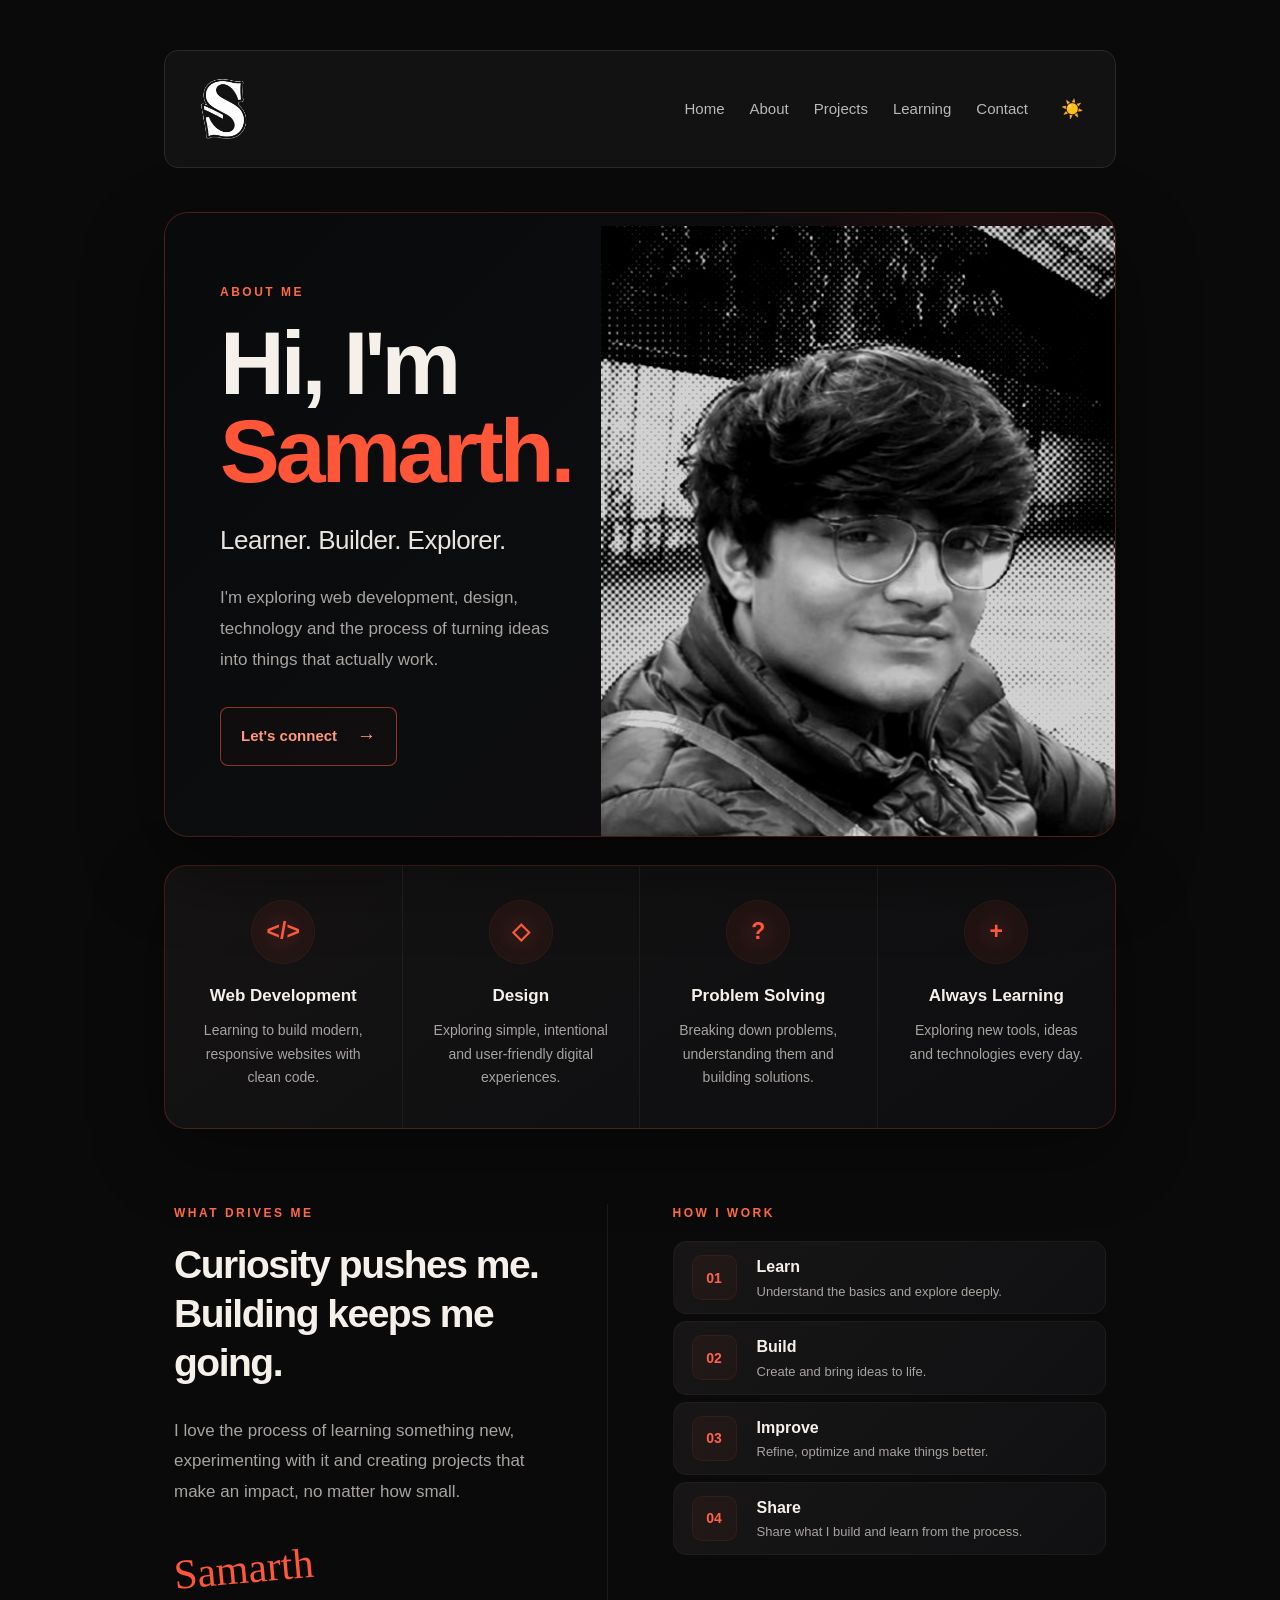
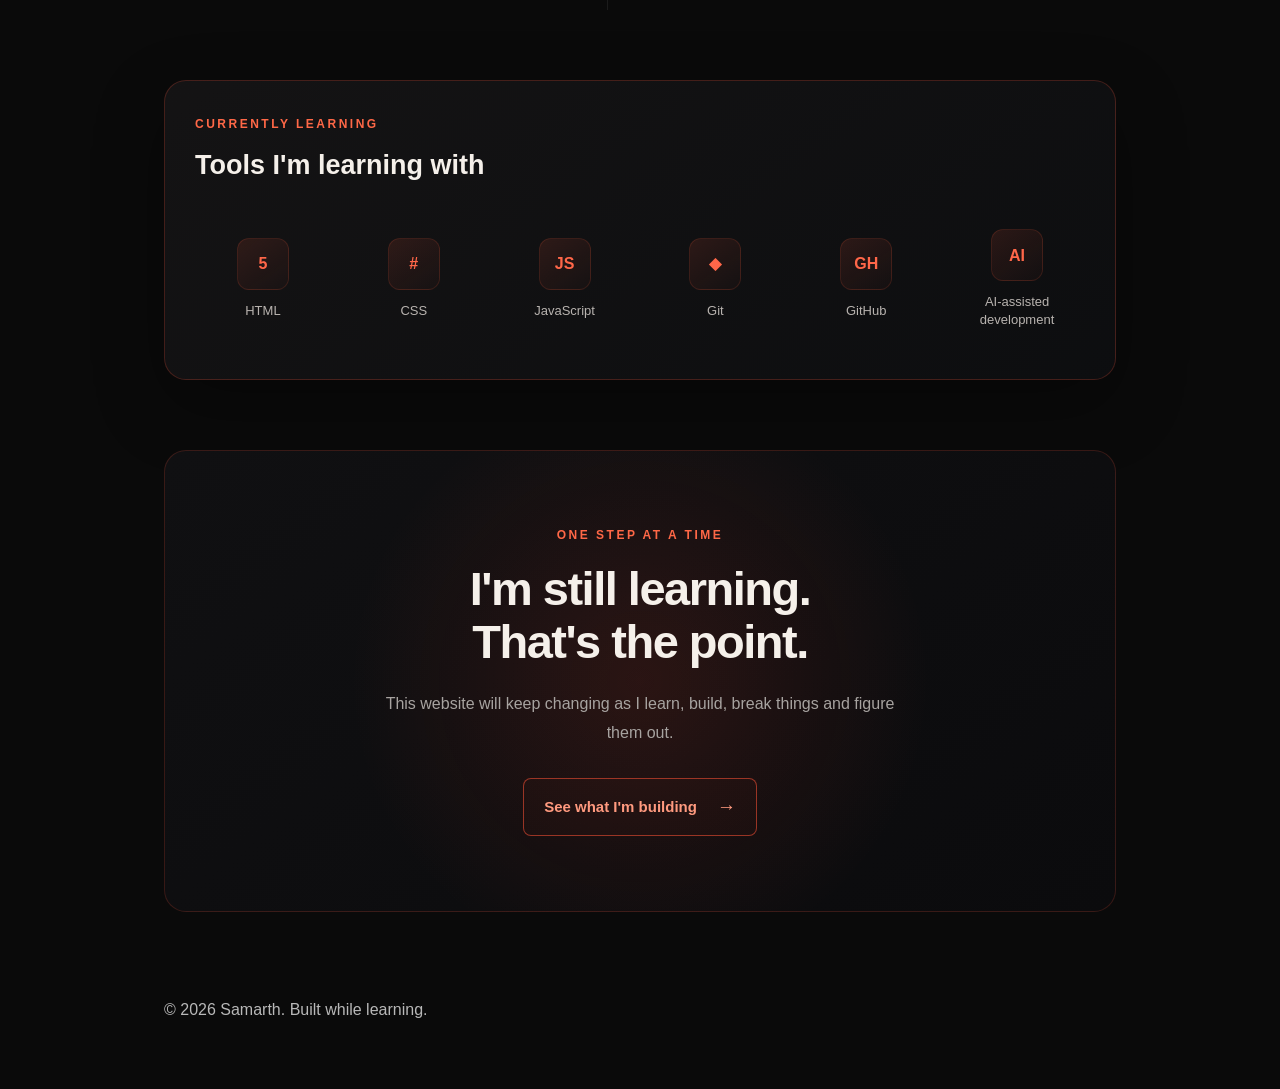
==== commit ce5e8625: "commit" ====
--- a/about/index.html
+++ b/about/index.html
@@ -83,6 +83,23 @@
         href="../style.css"
     >
 
+    <!-- =====================================================
+         THEME SYSTEM
+         ===================================================== -->
+
+    <script>
+        (function() {
+            const cookie = document.cookie
+                .split(';')
+                .map((value) => value.trim())
+                .find((value) => value.startsWith('theme_preference='));
+
+            if (cookie && decodeURIComponent(cookie.slice(17)) === 'light') {
+                document.documentElement.classList.add('light-theme');
+            }
+        })();
+    </script>
+
 </head>
 
 
@@ -131,6 +148,8 @@
                 <a href="../contact/">
                     Contact
                 </a>
+
+                <button class="theme-toggle" aria-label="Switch to light mode">☀️</button>
 
             </div>
 
@@ -603,7 +622,8 @@
          ===================================================== -->
 
     <script src="../script.js"></script>
+    <script src="../theme.js"></script>
 
 </body>
 
-</html>+</html>
--- a/style.css
+++ b/style.css
@@ -11,1076 +11,37 @@
 }
 
 body {
-    background-color: #0a0a0a;
-
-    color: #f5f5f5;
-
-    font-family: Arial, sans-serif;
-
-    max-width: 1000px;
-
-    margin: 0 auto;
-
-    padding: 50px 24px;
-
-    line-height: 1.6;
-}
-
-
-/* =========================================================
-   2. TYPOGRAPHY
-   ========================================================= */
-
-h1 {
-    color: #ff6b35;
-
-    font-size: 64px;
-
-    line-height: 1.05;
-
-    margin-top: 0;
-
-    margin-bottom: 20px;
-
-    letter-spacing: -2px;
-}
-
-h2 {
-    font-size: 32px;
-
-    margin-top: 0;
-
-    margin-bottom: 25px;
-}
-
-h3 {
-    color: #ffffff;
-
-    margin-bottom: 12px;
-}
-
-p {
-    color: #b8b8b8;
-}
-
-
-/* =========================================================
-   3. NAVIGATION
-   ========================================================= */
-
-.navbar {
-    display: flex;
-
-    justify-content: space-between;
-
-    align-items: center;
-
-    padding: 18px 24px;
-
-    margin-bottom: 24px;
-
-    background-color: rgba(21, 21, 21, 0.85);
-
-    border: 1px solid #2a2a2a;
-
-    border-radius: 14px;
-
-    backdrop-filter: blur(10px);
-
-    position: sticky;
-
-    top: 20px;
-
-    z-index: 900;
-}
-
-.logo {
-    color: #dbd1ce;
-
-    font-size: 20px;
-
-    font-weight: bold;
-
-    text-decoration: none;
-
-    letter-spacing: 1px;
-}
-
-.nav-links {
-    display: flex;
-
-    gap: 25px;
-}
-
-.nav-links a {
-    color: #b8b8b8;
-
-    text-decoration: none;
-
-    font-size: 15px;
-
-    transition: color 0.2s ease;
-}
-
-.nav-links a:hover {
-    color: #ffffff;
-}
-
-
-/* =========================================================
-   4. MAIN SECTIONS
-   ========================================================= */
-
-.intro,
-.about-section,
-.projects,
-.learning,
-.experiment {
-    background-color: #151515;
-
-    border: 1px solid #2a2a2a;
-
-    border-radius: 18px;
-
-    padding: 40px;
-
-    margin-bottom: 24px;
-
-    box-shadow:
-        0 10px 40px rgba(0, 0, 0, 0.25);
-}
-
-
-/* =========================================================
-   5. HERO CONTENT
-   ========================================================= */
-
-.intro {
-    display: flex;
-
-    flex-direction: row;
-
-    align-items: center;
-
-    justify-content: space-between;
-
-    gap: 40px;
-
-    min-height: 400px;
-
-    background:
-        radial-gradient(
-            circle at top right,
-            rgba(255, 107, 53, 0.15),
-            transparent 40%
-        ),
-        #151515;
-}
-
-.intro-content {
-    flex: 1;
-
-    min-width: 0;
-}
-
-
-/* =========================================================
-   6. PROFILE IMAGE
-   ========================================================= */
-
-.profile-image {
-    width: 180px;
-
-    height: 180px;
-
-    object-fit: cover;
-
-    border-radius: 18px;
-
-    border: 1px solid #333;
-
-    cursor: pointer;
-
-    flex-shrink: 0;
-
-    box-shadow:
-        0 15px 40px rgba(0, 0, 0, 0.4);
-
-    transition:
-        transform 0.35s ease,
-        box-shadow 0.35s ease,
-        border-color 0.35s ease;
-}
-
-.profile-image:hover {
-    transform: translateY(-6px) scale(1.03);
-
-    border-color: rgba(255, 107, 53, 0.6);
-
-    box-shadow:
-        0 25px 60px rgba(0, 0, 0, 0.55),
-        0 0 70px rgba(255, 107, 53, 0.15);
-}
-
-
-/* =========================================================
-   7. EYEBROW TEXT
-   ========================================================= */
-
-.eyebrow {
-    color: #ff6b35 !important;
-
-    font-size: 13px !important;
-
-    font-weight: bold;
-
-    letter-spacing: 2px;
-
-    margin-bottom: 12px;
-}
-
-
-/* =========================================================
-   8. ABOUT SECTION
-   ========================================================= */
-
-.about-section p:not(.eyebrow) {
-    max-width: 700px;
-
-    font-size: 18px;
-}
-
-
-/* =========================================================
-   9. PROJECT LIST
-   ========================================================= */
-
-.project-list {
-    display: flex;
-
-    flex-direction: row;
-
-    gap: 24px;
-
-    justify-content: space-between;
-
-    align-items: stretch;
-}
-
-
-/* =========================================================
-   10. PROJECT CARDS
-   ========================================================= */
-
-.project {
-    background-color: #1a1a1a;
-
-    padding: 24px;
-
-    border: 1px solid #2a2a2a;
-
-    border-radius: 14px;
-
-    flex: 1;
-
-    box-shadow:
-        0 15px 40px rgba(0, 0, 0, 0.35);
-
-    transition:
-        transform 0.3s ease,
-        border-color 0.3s ease,
-        box-shadow 0.3s ease;
-}
-
-.project:hover {
-    transform: translateY(-5px);
-
-    border-color: #444;
-
-    box-shadow:
-        0 20px 50px rgba(0, 0, 0, 0.5);
-}
-
-.project h3 {
-    font-size: 24px;
-
-    margin-top: 0;
-}
-
-
-/* =========================================================
-   11. GALLERY IMAGE
-   ========================================================= */
-
-.project img {
-    width: 100%;
-
-    height: 240px;
-
-    object-fit: cover;
-
-    border-radius: 10px;
-
-    display: block;
-
-    cursor: pointer;
-
-    transition:
-        transform 0.3s ease,
-        filter 0.3s ease;
-}
-
-.project img:hover {
-    transform: scale(1.03);
-
-    filter: brightness(1.08);
-}
-
-
-/* =========================================================
-   12. GALLERY COUNTER
-   ========================================================= */
-
-#gallery-counter {
-    text-align: center;
-
-    color: #888;
-
-    font-size: 14px;
-
-    margin: 12px 0 18px;
-}
-
-
-/* =========================================================
-   13. GENERAL BUTTONS
-   ========================================================= */
-
-button {
-    background-color: #ff6b35;
-
-    color: #0a0a0a;
-
-    border: none;
-
-    padding: 11px 18px;
-
-    font-size: 15px;
-
-    font-weight: bold;
-
-    border-radius: 8px;
-
-    cursor: pointer;
-
-    transition:
-        transform 0.2s ease,
-        opacity 0.2s ease,
-        box-shadow 0.2s ease;
-}
-
-button:hover {
-    transform: translateY(-2px);
-
-    opacity: 0.9;
-
-    box-shadow:
-        0 5px 15px rgba(255, 107, 53, 0.25);
-}
-
-button:active {
-    transform: translateY(0);
-}
-
-
-/* =========================================================
-   14. PROJECT BUTTONS
-   ========================================================= */
-
-.project button {
-    margin-top: 10px;
-
-    margin-right: 6px;
-}
-
-
-/* =========================================================
-   15. PROJECT STATUS
-   ========================================================= */
-
-.project-status {
-    display: inline-block;
-
-    color: #888 !important;
-
-    font-size: 12px !important;
-
-    font-weight: bold;
-
-    letter-spacing: 1px;
-
-    border: 1px solid #333;
-
-    padding: 5px 10px;
-
-    border-radius: 20px;
-
-    margin-top: 5px;
-}
-
-
-/* =========================================================
-   16. LEARNING SECTION
-   ========================================================= */
-
-.learning {
-    background:
-        linear-gradient(
-            135deg,
-            #151515,
-            #111111
-        );
-}
-
-.learning-list {
-    display: flex;
-
-    flex-wrap: wrap;
-
-    gap: 10px;
-}
-
-.learning-list span {
-    background-color: #1f1f1f;
-
-    color: #d0d0d0;
-
-    border: 1px solid #333;
-
-    padding: 8px 14px;
-
-    border-radius: 20px;
-
-    font-size: 14px;
-
-    transition:
-        border-color 0.2s ease,
-        color 0.2s ease;
-}
-
-.learning-list span:hover {
-    color: #ffffff;
-
-    border-color: #ff6b35;
-}
-
-
-/* =========================================================
-   17. EXPERIMENT SECTION
-   ========================================================= */
-
-.experiment {
-    text-align: center;
-}
-
-
-/* =========================================================
-   18. LIGHTBOX
-   ========================================================= */
-
-#lightbox {
-    display: none;
-
-    position: fixed;
-
-    top: 0;
-
-    left: 0;
-
-    width: 100%;
-
-    height: 100vh;
-
-    background-color: rgba(0, 0, 0, 0.92);
-
-    justify-content: center;
-
-    align-items: center;
-
-    z-index: 1000;
-
-    padding: 40px;
-}
-
-
-/* =========================================================
-   19. LIGHTBOX IMAGE
-   ========================================================= */
-
-#lightbox-image {
-    max-width: 90%;
-
-    max-height: 85vh;
-
-    object-fit: contain;
-
-    border-radius: 12px;
-
-    box-shadow:
-        0 20px 80px rgba(0, 0, 0, 0.8);
-}
-
-
-/* =========================================================
-   20. LIGHTBOX ARROWS
-   ========================================================= */
-
-#previous-lightbox,
-#next-lightbox {
-    position: absolute;
-
-    top: 50%;
-
-    width: 52px;
-
-    height: 52px;
-
-    padding: 0;
-
-    border-radius: 50%;
-
-    background-color: rgba(255, 255, 255, 0.15);
-
-    border: 1px solid rgba(255, 255, 255, 0.30);
-
-    color: white;
-
-    font-size: 24px;
-
-    font-weight: normal;
-
-    display: flex;
-
-    justify-content: center;
-
-    align-items: center;
-
-    backdrop-filter: blur(8px);
-
-    cursor: pointer;
-
-    box-shadow: none;
-
-    opacity: 1;
-
-    transition:
-        background-color 0.3s ease,
-        transform 0.2s ease;
-}
-
-#previous-lightbox {
-    left: 28px;
-
-    transform: translateY(-50%);
-}
-
-#next-lightbox {
-    right: 28px;
-
-    transform: translateY(-50%);
-}
-
-#previous-lightbox:hover,
-#next-lightbox:hover {
-    background-color: rgba(255, 255, 255, 0.25);
-
-    transform:
-        translateY(-50%)
-        scale(1.05);
-
-    opacity: 1;
-
-    box-shadow: none;
-}
-
-
-/* =========================================================
-   21. LIGHTBOX CLOSE BUTTON
-   ========================================================= */
-
-#close-lightbox {
-    position: absolute;
-
-    top: 25px;
-
-    right: 25px;
-
-    background-color: rgba(255, 255, 255, 0.10);
-
-    color: white;
-
-    border: 1px solid rgba(255, 255, 255, 0.20);
-
-    padding: 10px 16px;
-
-    border-radius: 8px;
-
-    backdrop-filter: blur(10px);
-}
-
-#close-lightbox:hover {
-    background-color: rgba(255, 255, 255, 0.20);
-
-    transform: none;
-
-    box-shadow: none;
-
-    opacity: 1;
-}
-
-
-/* =========================================================
-   22. RESPONSIVE DESIGN
-   ========================================================= */
-
-@media (max-width: 700px) {
-
-    body {
-        max-width: none;
-
-        margin: 0;
-
-        padding: 25px 15px;
-    }
-
-
-    h1 {
-        font-size: 44px;
-
-        letter-spacing: -1px;
-    }
-
-
-    h2 {
-        font-size: 28px;
-    }
-
-
-    /* -----------------------------------------------------
-       Mobile navigation
-       ----------------------------------------------------- */
-
-    .navbar {
-        padding: 15px 18px;
-    }
-
-
-    .nav-links {
-        gap: 12px;
-    }
-
-
-    .nav-links a {
-        font-size: 13px;
-    }
-
-
-    .logo {
-        font-size: 17px;
-    }
-
-
-    /* -----------------------------------------------------
-       Mobile sections
-       ----------------------------------------------------- */
-
-    .intro,
-    .about-section,
-    .projects,
-    .learning,
-    .experiment {
-        padding: 25px;
-
-        border-radius: 14px;
-    }
-
-
-    /* -----------------------------------------------------
-       Mobile hero
-       ----------------------------------------------------- */
-
-    .intro {
-        min-height: 300px;
-
-        flex-direction: column;
-
-        align-items: flex-start;
-
-        gap: 25px;
-    }
-
-
-    .intro-text {
-        font-size: 18px !important;
-    }
-
-
-    .profile-image {
-        width: 130px;
-
-        height: 130px;
-
-        align-self: center;
-    }
-
-
-    /* -----------------------------------------------------
-       Mobile about section
-       ----------------------------------------------------- */
-
-    .about-section p:not(.eyebrow) {
-        font-size: 16px;
-    }
-
-
-    /* -----------------------------------------------------
-       Mobile projects
-       ----------------------------------------------------- */
-
-    .project-list {
-        flex-direction: column;
-
-        gap: 20px;
-    }
-
-
-    .project {
-        width: 100%;
-    }
-
-
-    .project img {
-        height: 220px;
-    }
-
-
-    /* -----------------------------------------------------
-       Mobile lightbox
-       ----------------------------------------------------- */
-
-    #lightbox {
-        padding: 20px;
-    }
-
-
-    #lightbox-image {
-        max-width: 95%;
-
-        max-height: 80vh;
-    }
-
-
-    #previous-lightbox {
-        left: 12px;
-    }
-
-
-    #next-lightbox {
-        right: 12px;
-    }
-
-
-    #previous-lightbox,
-    #next-lightbox {
-        width: 44px;
-
-        height: 44px;
-
-        font-size: 20px;
-    }
-
-
-    #close-lightbox {
-        top: 15px;
-
-        right: 15px;
-    }
-
-
-    /* -----------------------------------------------------
-       Mobile social links
-       ----------------------------------------------------- */
-
-    .experiment-button {
-        width: 100%;
-
-        max-width: 300px;
-
-        margin-left: auto;
-
-        margin-right: auto;
-    }
-
-}
-
-
-/* =========================================================
-   23. NAVBAR LOGO IMAGE
-   ========================================================= */
-
-.logo img {
-    width: 80px;
-
-    height: 80px;
-
-    object-fit: cover;
-
-    object-position: left;
-
-    display: block;
-
-    border-radius: 1px;
-
-    transition:
-        transform 0.3s ease,
-        opacity 0.3s ease;
-}
-
-.logo img:hover {
-    transform: scale(1.4);
-
-    opacity: 0.9;
-}
-
-
-/* =========================================================
-   24. CONTACT PAGE IMAGE
-   ========================================================= */
-
-.contact-image {
-    width: 220px;
-
-    height: 220px;
-
-    object-fit: cover;
-
-    display: block;
-
-    cursor: pointer;
-
-    margin: 35px auto 0;
-
-    border-radius: 18px;
-
-    border: 1px solid #2a2a2a;
-
-    box-shadow:
-        0 15px 40px rgba(0, 0, 0, 0.4);
-
-    transition:
-        transform 0.3s ease,
-        box-shadow 0.3s ease;
-}
-
-.contact-image:hover {
-    transform: translateY(-5px);
-
-    box-shadow:
-        0 20px 50px rgba(0, 0, 0, 0.55);
-}
-
-
-/* =========================================================
-   25. CONTACT SOCIAL LINKS
-   ========================================================= */
-
-.experiment-button {
-    display: inline-flex;
-
-    width: 215px;
-
-    min-height: 56px;
-
-    align-items: center;
-
-    justify-content: center;
-
-    margin: 25px 6px 0;
-
-    padding: 14px 20px;
-
-    background-color: rgba(255, 107, 53, 0.06);
-
-    color: #ff8a63;
-
-    border: 1px solid rgba(255, 107, 53, 0.45);
-
-    border-radius: 10px;
-
-    text-decoration: none;
-
-    font-size: 16px;
-
-    font-weight: 600;
-
-    box-sizing: border-box;
-
-    transition:
-        color 0.25s ease,
-        border-color 0.25s ease,
-        background-color 0.25s ease,
-        transform 0.25s ease,
-        box-shadow 0.25s ease;
-}
-
-
-/* ---------------------------------------------------------
-   Instagram
-   --------------------------------------------------------- */
-
-.experiment-button:first-of-type {
-    color: #ff8a63;
-
-    border-color: rgba(255, 107, 53, 0.45);
-
-    background-color: rgba(255, 107, 53, 0.06);
-}
-
-.experiment-button:first-of-type:hover {
-    color: #ffffff;
-
-    border-color: #ff6b35;
-
-    background-color: rgba(255, 107, 53, 0.12);
-
-    transform: translateY(-3px);
-
-    box-shadow:
-        0 10px 30px rgba(0, 0, 0, 0.35),
-        0 0 20px rgba(255, 107, 53, 0.12);
-}
-
-
-/* ---------------------------------------------------------
-   LinkedIn
-   --------------------------------------------------------- */
-
-.experiment-button:nth-of-type(2) {
-    color: #70a9d8;
-
-    border-color: rgba(112, 169, 216, 0.45);
-
-    background-color: rgba(112, 169, 216, 0.06);
-}
-
-.experiment-button:nth-of-type(2):hover {
-    color: #ffffff;
-
-    border-color: #70a9d8;
-
-    background-color: rgba(112, 169, 216, 0.12);
-
-    transform: translateY(-3px);
-
-    box-shadow:
-        0 10px 30px rgba(0, 0, 0, 0.35),
-        0 0 20px rgba(112, 169, 216, 0.12);
-}
-
-
-/* ---------------------------------------------------------
-   Button active state
-   --------------------------------------------------------- */
-
-.experiment-button:active {
-    transform: translateY(-1px);
-}
-/* =========================================================
-   ABOUT PAGE
-   Premium Dark / Orange-Red Design
-   ========================================================= */
-
-
-/* =========================================================
-   26. ABOUT PAGE FOUNDATION
-   ========================================================= */
-
-.about-page {
-    width: 100%;
-    margin: 0;
-    padding: 20px 0 60px;
-}
-
-
-/* =========================================================
-   27. ABOUT PAGE TYPOGRAPHY
-   ========================================================= */
-
-.about-page h1,
-.about-page h2,
-.about-page h3,
-.about-page p {
-    margin-top: 0;
-}
-
-.about-page h1 {
-    color: #f5f0ea;
-    font-size: clamp(58px, 7vw, 92px);
-    line-height: 0.98;
-    letter-spacing: -4px;
-    margin-bottom: 24px;
-    font-weight: 700;
-}
-
-.about-page h1 span {
-    display: block;
-    color: #ff5538;
-}
-
-.about-page h2 {
-    color: #f5f0ea;
-}
-
-.about-page h3 {
-    color: #f5f0ea;
-}
-
-.about-page p {
-    color: #aaa5a2;
-}
-
-
-/* =========================================================
-   28. ABOUT EYEBROW
-   ========================================================= */
-
-.about-eyebrow {
-    color: #ff6847 !important;
-    font-size: 12px !important;
-    font-weight: 700;
-    letter-spacing: 2.5px;
-    text-transform: uppercase;
-    margin-bottom: 18px !important;
-}
-
-
-/* =========================================================
-   29. ABOUT HERO
-   ========================================================= */
-
-.about-hero {
-    position: relative;
-
-    display: grid;
-    grid-template-columns: 0.9fr 1.1fr;
-
-    min-height: 610px;
-
-    margin-bottom: 28px;
-
-    overflow: hidden;
-
-    background:
+    /* ===== COLOR VARIABLES (DARK THEME DEFAULT) ===== */
+    --bg-page: #0a0a0a;
+    --bg-card: #151515;
+    --bg-card-darker: #1a1a1a;
+    --bg-learning-end: #111111;
+    --bg-navbar: rgba(21, 21, 21, 0.85);
+    --bg-learning-tag: #1f1f1f;
+    
+    --text-primary: #f5f5f5;
+    --text-secondary: #b8b8b8;
+    --text-heading: #ffffff;
+    --text-logo: #dbd1ce;
+    --text-counter: #888;
+    --text-status: #888;
+    
+    --accent-primary: #ff6b35;
+    --accent-primary-light: #ff8a63;
+    
+    --border-color: #2a2a2a;
+    --border-hover: #444;
+    --border-status: #333;
+    --border-profile: #333;
+    
+    --shadow-sm: rgba(0, 0, 0, 0.25);
+    --shadow-md: rgba(0, 0, 0, 0.35);
+    --shadow-lg: rgba(0, 0, 0, 0.4);
+    --shadow-xl: rgba(0, 0, 0, 0.45);
+    --shadow-2xl: rgba(0, 0, 0, 0.55);
+    
+    /* About page colors */
+    --about-bg:
         radial-gradient(
             circle at 72% 48%,
             rgba(255, 69, 42, 0.28),
@@ -1091,19 +52,1214 @@
             rgba(116, 17, 25, 0.28),
             transparent 30%
         ),
+        linear-gradient(135deg, #090a0c 0%, #0c0d0f 52%, #130b0c 100%);
+    --about-text-primary: #f5f0ea;
+    --about-text-accent: #ff5538;
+    --about-text-secondary: #a7a3a0;
+    --about-text-heading: #e8e3df;
+    --about-border: rgba(255, 89, 61, 0.24);
+    --about-eyebrow: #ff6847;
+    
+    background-color: var(--bg-page);
+
+    color: var(--text-primary);
+
+    font-family: Arial, sans-serif;
+
+    max-width: 1000px;
+
+    margin: 0 auto;
+
+    padding: 50px 24px;
+
+    line-height: 1.6;
+}
+
+/* ===== LIGHT THEME ===== */
+html.light-theme body {
+    --bg-page: #f5f1eb;
+    --bg-card: #fffdfa;
+    --bg-card-darker: #faf6f0;
+    --bg-learning-end: #f3ede6;
+    --bg-navbar: rgba(255, 253, 250, 0.88);
+    --bg-learning-tag: #f4eee7;
+    
+    --text-primary: #27211d;
+    --text-secondary: #655d57;
+    --text-heading: #211c18;
+    --text-logo: #201c19;
+    --text-counter: #887e76;
+    --text-status: #887e76;
+    
+    --accent-primary: #ff6b35;
+    --accent-primary-light: #ff6b35;
+    
+    --border-color: #e5ddd4;
+    --border-hover: #d5c9bd;
+    --border-status: #ded3c8;
+    --border-profile: #ded4ca;
+    
+    --shadow-sm: rgba(64, 43, 27, 0.06);
+    --shadow-md: rgba(64, 43, 27, 0.09);
+    --shadow-lg: rgba(64, 43, 27, 0.12);
+    --shadow-xl: rgba(64, 43, 27, 0.15);
+    --shadow-2xl: rgba(64, 43, 27, 0.18);
+    
+    /* About page colors - light theme */
+    --about-bg:
+        radial-gradient(
+            circle at 78% 30%,
+            rgba(255, 107, 53, 0.08),
+            transparent 34%
+        ),
+        linear-gradient(135deg, #faf6f0 0%, #fffdfa 52%, #f7f0e9 100%);
+    --about-text-primary: #27211d;
+    --about-text-accent: #ff6b35;
+    --about-text-secondary: #655d57;
+    --about-text-heading: #403832;
+    --about-border: rgba(255, 107, 53, 0.16);
+    --about-eyebrow: #ff6b35;
+}
+
+
+/* =========================================================
+   2. TYPOGRAPHY
+   ========================================================= */
+
+h1 {
+    color: var(--accent-primary);
+
+    font-size: 64px;
+
+    line-height: 1.05;
+
+    margin-top: 0;
+
+    margin-bottom: 20px;
+
+    letter-spacing: -2px;
+}
+
+h2 {
+    font-size: 32px;
+
+    margin-top: 0;
+
+    margin-bottom: 25px;
+
+    color: var(--text-primary);
+}
+
+h3 {
+    color: var(--text-heading);
+
+    margin-bottom: 12px;
+}
+
+p {
+    color: var(--text-secondary);
+}
+
+
+/* =========================================================
+   3. NAVIGATION
+   ========================================================= */
+
+.navbar {
+    display: flex;
+
+    justify-content: space-between;
+
+    align-items: center;
+
+    padding: 18px 24px;
+
+    margin-bottom: 24px;
+
+    background-color: var(--bg-navbar);
+
+    border: 1px solid var(--border-color);
+
+    border-radius: 14px;
+
+    backdrop-filter: blur(10px);
+
+    position: sticky;
+
+    top: 20px;
+
+    z-index: 900;
+}
+
+/* Inner pages wrap the navbar in a header, which otherwise limits sticky positioning. */
+body > header {
+    position: sticky;
+
+    top: 20px;
+
+    z-index: 900;
+}
+
+body > header .navbar {
+    position: static;
+}
+
+.logo {
+    color: var(--text-logo);
+
+    font-size: 20px;
+
+    font-weight: bold;
+
+    text-decoration: none;
+
+    letter-spacing: 1px;
+}
+
+.nav-links {
+    display: flex;
+
+    gap: 25px;
+
+    align-items: center;
+}
+
+.nav-links a {
+    color: var(--text-secondary);
+
+    text-decoration: none;
+
+    font-size: 15px;
+
+    transition: color 0.2s ease;
+}
+
+.nav-links a:hover {
+    color: var(--text-primary);
+}
+
+.theme-toggle {
+    background: none;
+    border: none;
+    font-size: 18px;
+    cursor: pointer;
+    padding: 4px 8px;
+    transition: transform 0.2s ease;
+    display: flex;
+    align-items: center;
+    justify-content: center;
+}
+
+.theme-toggle:hover {
+    transform: scale(1.2);
+}
+
+.theme-toggle:active {
+    transform: scale(1);
+}
+
+
+/* =========================================================
+   4. MAIN SECTIONS
+   ========================================================= */
+
+.intro,
+.about-section,
+.projects,
+.learning,
+.experiment {
+    background-color: var(--bg-card);
+
+    border: 1px solid var(--border-color);
+
+    border-radius: 18px;
+
+    padding: 40px;
+
+    margin-bottom: 24px;
+
+    box-shadow:
+        0 10px 40px var(--shadow-sm);
+}
+
+
+/* =========================================================
+   5. HERO CONTENT
+   ========================================================= */
+
+.intro {
+    display: flex;
+
+    flex-direction: row;
+
+    align-items: center;
+
+    justify-content: space-between;
+
+    gap: 40px;
+
+    min-height: 400px;
+
+    background:
+        radial-gradient(
+            circle at top right,
+            rgba(255, 107, 53, 0.15),
+            transparent 40%
+        ),
+        var(--bg-card);
+}
+
+.intro-content {
+    flex: 1;
+
+    min-width: 0;
+}
+
+
+/* =========================================================
+   6. PROFILE IMAGE
+   ========================================================= */
+
+.profile-image {
+    width: 180px;
+
+    height: 180px;
+
+    object-fit: cover;
+
+    border-radius: 18px;
+
+    border: 1px solid var(--border-profile);
+
+    cursor: pointer;
+
+    flex-shrink: 0;
+
+    box-shadow:
+        0 15px 40px var(--shadow-lg);
+
+    transition:
+        transform 0.35s ease,
+        box-shadow 0.35s ease,
+        border-color 0.35s ease;
+}
+
+.profile-image:hover {
+    transform: translateY(-6px) scale(1.03);
+
+    border-color: rgba(255, 107, 53, 0.6);
+
+    box-shadow:
+        0 25px 60px var(--shadow-2xl),
+        0 0 70px rgba(255, 107, 53, 0.15);
+}
+
+
+/* =========================================================
+   7. EYEBROW TEXT
+   ========================================================= */
+
+.eyebrow {
+    color: var(--accent-primary) !important;
+
+    font-size: 13px !important;
+
+    font-weight: bold;
+
+    letter-spacing: 2px;
+
+    margin-bottom: 12px;
+}
+
+
+/* =========================================================
+   8. ABOUT SECTION
+   ========================================================= */
+
+.about-section p:not(.eyebrow) {
+    max-width: 700px;
+
+    font-size: 18px;
+}
+
+
+/* =========================================================
+   9. PROJECT LIST
+   ========================================================= */
+
+.project-list {
+    display: flex;
+
+    flex-direction: row;
+
+    gap: 24px;
+
+    justify-content: space-between;
+
+    align-items: stretch;
+}
+
+
+/* =========================================================
+   10. PROJECT CARDS
+   ========================================================= */
+
+.project {
+    background-color: var(--bg-card-darker);
+
+    padding: 24px;
+
+    border: 1px solid var(--border-color);
+
+    border-radius: 14px;
+
+    flex: 1;
+
+    box-shadow:
+        0 15px 40px var(--shadow-md);
+
+    transition:
+        transform 0.3s ease,
+        border-color 0.3s ease,
+        box-shadow 0.3s ease;
+}
+
+.project:hover {
+    transform: translateY(-5px);
+
+    border-color: var(--border-hover);
+
+    box-shadow:
+        0 20px 50px var(--shadow-2xl);
+}
+
+.project h3 {
+    font-size: 24px;
+
+    margin-top: 0;
+}
+
+
+/* =========================================================
+   11. GALLERY IMAGE
+   ========================================================= */
+
+.project img {
+    width: 100%;
+
+    height: 240px;
+
+    object-fit: cover;
+
+    border-radius: 10px;
+
+    display: block;
+
+    cursor: pointer;
+
+    transition:
+        transform 0.3s ease,
+        filter 0.3s ease;
+}
+
+.project img:hover {
+    transform: scale(1.03);
+
+    filter: brightness(1.08);
+}
+
+
+/* =========================================================
+   12. GALLERY COUNTER
+   ========================================================= */
+
+#gallery-counter {
+    text-align: center;
+
+    color: var(--text-counter);
+
+    font-size: 14px;
+
+    margin: 12px 0 18px;
+}
+
+
+/* =========================================================
+   13. GENERAL BUTTONS
+   ========================================================= */
+
+button:not(.theme-toggle) {
+    background-color: var(--accent-primary);
+
+    color: var(--bg-page);
+
+    border: none;
+
+    padding: 11px 18px;
+
+    font-size: 15px;
+
+    font-weight: bold;
+
+    border-radius: 8px;
+
+    cursor: pointer;
+
+    transition:
+        transform 0.2s ease,
+        opacity 0.2s ease,
+        box-shadow 0.2s ease;
+}
+
+button:not(.theme-toggle):hover {
+    transform: translateY(-2px);
+
+    opacity: 0.9;
+
+    box-shadow:
+        0 5px 15px rgba(255, 107, 53, 0.25);
+}
+
+button:not(.theme-toggle):active {
+    transform: translateY(0);
+}
+
+
+/* =========================================================
+   14. PROJECT BUTTONS
+   ========================================================= */
+
+.project button {
+    margin-top: 10px;
+
+    margin-right: 6px;
+}
+
+
+/* =========================================================
+   15. PROJECT STATUS
+   ========================================================= */
+
+.project-status {
+    display: inline-block;
+
+    color: var(--text-status) !important;
+
+    font-size: 12px !important;
+
+    font-weight: bold;
+
+    letter-spacing: 1px;
+
+    border: 1px solid var(--border-status);
+
+    padding: 5px 10px;
+
+    border-radius: 20px;
+
+    margin-top: 5px;
+}
+
+/* Project card link */
+
+.project-link {
+    display: inline-flex;
+
+    align-items: center;
+    justify-content: center;
+
+    margin-top: 5px;
+    padding: 8px 12px;
+
+    color: var(--accent-primary-light);
+
+    background: rgba(255, 107, 53, 0.07);
+    border: 1px solid rgba(255, 107, 53, 0.38);
+    border-radius: 20px;
+
+    font-size: 13px;
+    font-weight: bold;
+    letter-spacing: 0.5px;
+    text-decoration: none;
+
+    transition:
+        color 0.2s ease,
+        background-color 0.2s ease,
+        border-color 0.2s ease;
+}
+
+.project-link:hover {
+    color: var(--text-primary);
+
+    background: rgba(255, 107, 53, 0.16);
+    border-color: var(--accent-primary);
+}
+
+
+/* =========================================================
+   16. LEARNING SECTION
+   ========================================================= */
+
+.learning {
+    background:
         linear-gradient(
             135deg,
-            #090a0c 0%,
-            #0c0d0f 52%,
-            #130b0c 100%
+            var(--bg-card),
+            var(--bg-learning-end)
         );
-
-    border: 1px solid rgba(255, 89, 61, 0.24);
+}
+
+.learning-list {
+    display: flex;
+
+    flex-wrap: wrap;
+
+    gap: 10px;
+}
+
+.learning-list span {
+    background-color: var(--bg-learning-tag);
+
+    color: var(--text-secondary);
+
+    border: 1px solid var(--border-color);
+
+    padding: 8px 14px;
+
+    border-radius: 20px;
+
+    font-size: 14px;
+
+    transition:
+        border-color 0.2s ease,
+        color 0.2s ease;
+}
+
+.learning-list span:hover {
+    color: var(--text-primary);
+
+    border-color: var(--accent-primary);
+}
+
+
+/* =========================================================
+   17. EXPERIMENT SECTION
+   ========================================================= */
+
+.experiment {
+    text-align: center;
+}
+
+
+/* =========================================================
+   18. LIGHTBOX
+   ========================================================= */
+
+#lightbox {
+    display: none;
+
+    position: fixed;
+
+    top: 0;
+
+    left: 0;
+
+    width: 100%;
+
+    height: 100vh;
+
+    background-color: rgba(0, 0, 0, 0.92);
+
+    justify-content: center;
+
+    align-items: center;
+
+    z-index: 1000;
+
+    padding: 40px;
+}
+
+
+/* =========================================================
+   19. LIGHTBOX IMAGE
+   ========================================================= */
+
+#lightbox-image {
+    max-width: 90%;
+
+    max-height: 85vh;
+
+    object-fit: contain;
+
+    border-radius: 12px;
+
+    box-shadow:
+        0 20px 80px var(--shadow-xl);
+}
+
+
+/* =========================================================
+   20. LIGHTBOX ARROWS
+   ========================================================= */
+
+#previous-lightbox,
+#next-lightbox {
+    position: absolute;
+
+    top: 50%;
+
+    width: 52px;
+
+    height: 52px;
+
+    padding: 0;
+
+    border-radius: 50%;
+
+    background-color: rgba(255, 255, 255, 0.15);
+
+    border: 1px solid rgba(255, 255, 255, 0.30);
+
+    color: white;
+
+    font-size: 24px;
+
+    font-weight: normal;
+
+    display: flex;
+
+    justify-content: center;
+
+    align-items: center;
+
+    backdrop-filter: blur(8px);
+
+    cursor: pointer;
+
+    box-shadow: none;
+
+    opacity: 1;
+
+    transition:
+        background-color 0.3s ease,
+        transform 0.2s ease;
+}
+
+#previous-lightbox {
+    left: 28px;
+
+    transform: translateY(-50%);
+}
+
+#next-lightbox {
+    right: 28px;
+
+    transform: translateY(-50%);
+}
+
+#previous-lightbox:hover,
+#next-lightbox:hover {
+    background-color: rgba(255, 255, 255, 0.25);
+
+    transform:
+        translateY(-50%)
+        scale(1.05);
+
+    opacity: 1;
+
+    box-shadow: none;
+}
+
+
+/* =========================================================
+   21. LIGHTBOX CLOSE BUTTON
+   ========================================================= */
+
+#close-lightbox {
+    position: absolute;
+
+    top: 25px;
+
+    right: 25px;
+
+    background-color: rgba(255, 255, 255, 0.10);
+
+    color: white;
+
+    border: 1px solid rgba(255, 255, 255, 0.20);
+
+    padding: 10px 16px;
+
+    border-radius: 8px;
+
+    backdrop-filter: blur(10px);
+}
+
+#close-lightbox:hover {
+    background-color: rgba(255, 255, 255, 0.20);
+
+    transform: none;
+
+    box-shadow: none;
+
+    opacity: 1;
+}
+
+
+/* =========================================================
+   22. RESPONSIVE DESIGN
+   ========================================================= */
+
+@media (max-width: 700px) {
+
+    body {
+        max-width: none;
+
+        margin: 0;
+
+        padding: 25px 15px;
+    }
+
+
+    h1 {
+        font-size: 44px;
+
+        letter-spacing: -1px;
+    }
+
+
+    h2 {
+        font-size: 28px;
+    }
+
+
+    /* -----------------------------------------------------
+       Mobile navigation
+       ----------------------------------------------------- */
+
+    .navbar {
+        padding: 15px 18px;
+    }
+
+
+    .nav-links {
+        gap: 12px;
+    }
+
+
+    .nav-links a {
+        font-size: 13px;
+    }
+
+
+    .logo {
+        font-size: 17px;
+    }
+
+
+    /* -----------------------------------------------------
+       Mobile sections
+       ----------------------------------------------------- */
+
+    .intro,
+    .about-section,
+    .projects,
+    .learning,
+    .experiment {
+        padding: 25px;
+
+        border-radius: 14px;
+    }
+
+
+    /* -----------------------------------------------------
+       Mobile hero
+       ----------------------------------------------------- */
+
+    .intro {
+        min-height: 300px;
+
+        flex-direction: column;
+
+        align-items: flex-start;
+
+        gap: 25px;
+    }
+
+
+    .intro-text {
+        font-size: 18px !important;
+    }
+
+
+    .profile-image {
+        width: 130px;
+
+        height: 130px;
+
+        align-self: center;
+    }
+
+
+    /* -----------------------------------------------------
+       Mobile about section
+       ----------------------------------------------------- */
+
+    .about-section p:not(.eyebrow) {
+        font-size: 16px;
+    }
+
+
+    /* -----------------------------------------------------
+       Mobile projects
+       ----------------------------------------------------- */
+
+    .project-list {
+        flex-direction: column;
+
+        gap: 20px;
+    }
+
+
+    .project {
+        width: 100%;
+    }
+
+
+    .project img {
+        height: 220px;
+    }
+
+
+    /* -----------------------------------------------------
+       Mobile lightbox
+       ----------------------------------------------------- */
+
+    #lightbox {
+        padding: 20px;
+    }
+
+
+    #lightbox-image {
+        max-width: 95%;
+
+        max-height: 80vh;
+    }
+
+
+    #previous-lightbox {
+        left: 12px;
+    }
+
+
+    #next-lightbox {
+        right: 12px;
+    }
+
+
+    #previous-lightbox,
+    #next-lightbox {
+        width: 44px;
+
+        height: 44px;
+
+        font-size: 20px;
+    }
+
+
+    #close-lightbox {
+        top: 15px;
+
+        right: 15px;
+    }
+
+
+    /* -----------------------------------------------------
+       Mobile social links
+       ----------------------------------------------------- */
+
+    .experiment-button {
+        width: 100%;
+
+        max-width: 300px;
+
+        margin-left: auto;
+
+        margin-right: auto;
+    }
+
+}
+
+
+/* =========================================================
+   23. NAVBAR LOGO IMAGE
+   ========================================================= */
+
+.logo img {
+    width: 70px;
+
+    height: 80px;
+
+    object-fit: cover;
+
+    object-position: left;
+
+    display: block;
+
+    border-radius: 1px;
+
+    transition:
+        transform 0.3s ease,
+        opacity 0.3s ease;
+}
+
+.logo img:hover {
+    transform: scale(1.4);
+
+    opacity: 0.9;
+}
+
+/* The source logo is white; invert it only when the site is in light mode. */
+html.light-theme .logo img {
+    filter: invert(1);
+}
+
+
+/* =========================================================
+   24. CONTACT PAGE IMAGE
+   ========================================================= */
+
+.contact-image {
+    width: 220px;
+
+    height: 220px;
+
+    object-fit: cover;
+
+    display: block;
+
+    cursor: pointer;
+
+    margin: 35px auto 0;
+
+    border-radius: 18px;
+
+    border: 1px solid var(--border-color);
+
+    box-shadow:
+        0 15px 40px var(--shadow-lg);
+
+    transition:
+        transform 0.3s ease,
+        box-shadow 0.3s ease;
+}
+
+.contact-image:hover {
+    transform: translateY(-5px);
+
+    box-shadow:
+        0 20px 50px var(--shadow-2xl);
+}
+
+
+/* =========================================================
+   25. CONTACT SOCIAL LINKS
+   ========================================================= */
+
+.experiment-button {
+    display: inline-flex;
+
+    width: 215px;
+
+    min-height: 56px;
+
+    align-items: center;
+
+    justify-content: center;
+
+    margin: 25px 6px 0;
+
+    padding: 14px 20px;
+
+    background-color: rgba(255, 107, 53, 0.06);
+
+    color: var(--accent-primary-light);
+
+    border: 1px solid rgba(255, 107, 53, 0.45);
+
+    border-radius: 10px;
+
+    text-decoration: none;
+
+    font-size: 16px;
+
+    font-weight: 600;
+
+    box-sizing: border-box;
+
+    transition:
+        color 0.25s ease,
+        border-color 0.25s ease,
+        background-color 0.25s ease,
+        transform 0.25s ease,
+        box-shadow 0.25s ease;
+}
+
+
+/* ---------------------------------------------------------
+   Instagram
+   --------------------------------------------------------- */
+
+.experiment-button:first-of-type {
+    color: var(--accent-primary-light);
+
+    border-color: rgba(255, 107, 53, 0.45);
+
+    background-color: rgba(255, 107, 53, 0.06);
+}
+
+.experiment-button:first-of-type:hover {
+    color: var(--text-primary);
+
+    border-color: var(--accent-primary);
+
+    background-color: rgba(255, 107, 53, 0.12);
+
+    transform: translateY(-3px);
+
+    box-shadow:
+        0 10px 30px var(--shadow-md),
+        0 0 20px rgba(255, 107, 53, 0.12);
+}
+
+
+/* ---------------------------------------------------------
+   LinkedIn
+   --------------------------------------------------------- */
+
+.experiment-button:nth-of-type(2) {
+    color: #70a9d8;
+
+    border-color: rgba(112, 169, 216, 0.45);
+
+    background-color: rgba(112, 169, 216, 0.06);
+}
+
+.experiment-button:nth-of-type(2):hover {
+    color: var(--text-primary);
+
+    border-color: #70a9d8;
+
+    background-color: rgba(112, 169, 216, 0.12);
+
+    transform: translateY(-3px);
+
+    box-shadow:
+        0 10px 30px var(--shadow-md),
+        0 0 20px rgba(112, 169, 216, 0.12);
+}
+
+
+/* ---------------------------------------------------------
+   Button active state
+   --------------------------------------------------------- */
+
+.experiment-button:active {
+    transform: translateY(-1px);
+}
+/* =========================================================
+   ABOUT PAGE
+   Premium Dark / Orange-Red Design
+   ========================================================= */
+
+
+/* =========================================================
+   26. ABOUT PAGE FOUNDATION
+   ========================================================= */
+
+.about-page {
+    width: 100%;
+    margin: 0;
+    padding: 20px 0 60px;
+}
+
+
+/* =========================================================
+   27. ABOUT PAGE TYPOGRAPHY
+   ========================================================= */
+
+.about-page h1,
+.about-page h2,
+.about-page h3,
+.about-page p {
+    margin-top: 0;
+}
+
+.about-page h1 {
+    color: var(--about-text-primary);
+    font-size: clamp(58px, 7vw, 92px);
+    line-height: 0.98;
+    letter-spacing: -4px;
+    margin-bottom: 24px;
+    font-weight: 700;
+}
+
+.about-page h1 span {
+    display: block;
+    color: var(--about-text-accent);
+}
+
+.about-page h2 {
+    color: var(--about-text-primary);
+}
+
+.about-page h3 {
+    color: var(--about-text-primary);
+}
+
+.about-page p {
+    color: var(--about-text-secondary);
+}
+
+
+/* =========================================================
+   28. ABOUT EYEBROW
+   ========================================================= */
+
+.about-eyebrow {
+    color: var(--about-eyebrow) !important;
+    font-size: 12px !important;
+    font-weight: 700;
+    letter-spacing: 2.5px;
+    text-transform: uppercase;
+    margin-bottom: 18px !important;
+}
+
+
+/* =========================================================
+   29. ABOUT HERO
+   ========================================================= */
+
+.about-hero {
+    position: relative;
+
+    display: grid;
+    grid-template-columns: 0.9fr 1.1fr;
+
+    min-height: 610px;
+
+    margin-bottom: 28px;
+
+    overflow: hidden;
+
+    background: var(--about-bg);
+
+    border: 1px solid var(--about-border);
 
     border-radius: 24px;
 
     box-shadow:
-        0 30px 80px rgba(0, 0, 0, 0.45);
+        0 30px 80px var(--shadow-xl);
 }
 
 
@@ -1123,7 +1279,7 @@
 }
 
 .about-hero-content h2 {
-    color: #e8e3df;
+    color: var(--about-text-heading);
 
     font-size: 26px;
     font-weight: 400;
@@ -1136,7 +1292,7 @@
 .about-hero-text {
     max-width: 500px;
 
-    color: #a7a3a0 !important;
+    color: var(--about-text-secondary) !important;
 
     font-size: 17px;
     line-height: 1.8;
@@ -2080,7 +2236,7 @@
     }
 
     .logo img {
-        width: 70px;
+        width: 60px;
         height: 50px;
         border-radius: 6px;
     }
@@ -2094,4 +2250,382 @@
         white-space: nowrap;
     }
 
-}+}
+
+
+/* =========================================================
+   HOME HERO - LANDSCAPE EARTH IMAGE
+   ========================================================= */
+
+.profile-image {
+    width: 520px;
+    height: 300px;
+
+    object-fit: cover;
+    object-position: center;
+
+    border-radius: 18px;
+
+    display: block;
+
+    box-shadow:
+        0 20px 50px rgba(0, 0, 0, 0.45);
+
+    border: 1px solid #2a2a2a;
+
+    transition:
+        transform 0.3s ease,
+        box-shadow 0.3s ease;
+}
+
+
+.profile-image:hover {
+    transform: translateY(-5px);
+
+    box-shadow:
+        0 25px 60px rgba(0, 0, 0, 0.55);
+}
+
+
+/* =========================================================
+   MOBILE EARTH IMAGE
+   ========================================================= */
+
+@media (max-width: 768px) {
+
+    .profile-image {
+        width: 100%;
+        max-width: 500px;
+
+        height: auto;
+
+        aspect-ratio: 16 / 9;
+
+        object-fit: cover;
+
+        align-self: center;
+
+        border-radius: 14px;
+    }
+
+}
+/* =========================================================
+   GALLERY NAVIGATION BUTTONS
+   ========================================================= */
+
+.project-gallery button {
+    display: inline-flex;
+    align-items: center;
+    justify-content: center;
+
+    min-width: 170px;
+    height: 52px;
+
+    padding: 0 24px;
+
+    background: rgba(255, 107, 53, 0.10);
+    color: #ff8a63;
+
+    border: 1px solid rgba(255, 107, 53, 0.45);
+    border-radius: 12px;
+
+    font-size: 16px;
+    font-weight: 600;
+
+    cursor: pointer;
+
+    transition:
+        background-color 0.25s ease,
+        color 0.25s ease,
+        border-color 0.25s ease,
+        transform 0.25s ease,
+        box-shadow 0.25s ease;
+}
+
+
+.project-gallery button:hover {
+    background: rgba(255, 107, 53, 0.18);
+    color: #ffffff;
+
+    border-color: #ff6b35;
+
+    transform: translateY(-2px);
+
+    box-shadow:
+        0 8px 25px rgba(0, 0, 0, 0.30);
+}
+
+
+.project-gallery button:active {
+    transform: translateY(0);
+}
+/* =========================================================
+   GALLERY CONTROLS
+   ========================================================= */
+
+.gallery-controls {
+    display: flex;
+    justify-content: center;
+    align-items: center;
+    gap: 12px;
+
+    margin: 24px 0 28px;
+
+    flex-wrap: wrap;
+}
+
+
+/* ---------------------------------------------------------
+   ALL GALLERY BUTTONS
+   --------------------------------------------------------- */
+
+.gallery-controls button {
+    height: 44px;
+
+    padding: 0 18px;
+
+    background: rgba(255, 107, 53, 0.07);
+
+    color: #ff8a63;
+
+    border: 1px solid rgba(255, 107, 53, 0.35);
+
+    border-radius: 999px;
+
+    font-family: inherit;
+    font-size: 14px;
+    font-weight: 500;
+
+    cursor: pointer;
+
+    transition:
+        background-color 0.25s ease,
+        border-color 0.25s ease,
+        color 0.25s ease,
+        transform 0.25s ease;
+}
+
+
+/* ---------------------------------------------------------
+   HOVER
+   --------------------------------------------------------- */
+
+.gallery-controls button:hover {
+    background: rgba(255, 107, 53, 0.14);
+
+    border-color: rgba(255, 107, 53, 0.65);
+
+    color: #ffffff;
+
+    transform: translateY(-2px);
+}
+
+
+/* ---------------------------------------------------------
+   ACTIVE
+   --------------------------------------------------------- */
+
+.gallery-controls button:active {
+    transform: translateY(0);
+}
+
+
+/* ---------------------------------------------------------
+   PREVIOUS / NEXT
+   --------------------------------------------------------- */
+
+#previous-image,
+#next-image {
+    min-width: 135px;
+}
+
+
+/* ---------------------------------------------------------
+   SLIDESHOW
+   --------------------------------------------------------- */
+
+#slideshow-button {
+    min-width: 155px;
+}
+
+
+/* =========================================================
+   MOBILE
+   ========================================================= */
+
+@media (max-width: 600px) {
+
+    .gallery-controls {
+        gap: 8px;
+    }
+
+    .gallery-controls button {
+        height: 42px;
+
+        padding: 0 14px;
+
+        font-size: 13px;
+    }
+
+    #previous-image,
+    #next-image {
+        min-width: 120px;
+    }
+
+    #slideshow-button {
+        min-width: 145px;
+    }
+
+}
+/* =========================================================
+   CONTACT PAGE IMAGE
+   ========================================================= */
+
+.contact-image {
+    width: 520px;
+    height: 300px;
+
+    object-fit: cover;
+    object-position: center;
+
+    display: block;
+    cursor: pointer;
+
+    margin: 35px auto 0;
+
+    border-radius: 18px;
+
+    border: 1px solid #2a2a2a;
+
+    box-shadow:
+        0 15px 40px rgba(0, 0, 0, 0.4);
+
+    transition:
+        transform 0.3s ease,
+        box-shadow 0.3s ease;
+}
+
+
+.contact-image:hover {
+    transform: translateY(-5px);
+
+    box-shadow:
+        0 20px 50px rgba(0, 0, 0, 0.55);
+}
+
+
+/* =========================================================
+   MOBILE CONTACT IMAGE
+   ========================================================= */
+
+@media (max-width: 768px) {
+
+    .contact-image {
+        width: 100%;
+        max-width: 520px;
+
+        height: auto;
+
+        aspect-ratio: 16 / 9;
+
+        object-fit: cover;
+
+        border-radius: 14px;
+    }
+
+}
+
+
+/* =========================================================
+   LIGHT THEME: LATE PAGE-SPECIFIC OVERRIDES
+   ========================================================= */
+
+html.light-theme .profile-image,
+html.light-theme .contact-image {
+    border-color: var(--border-color);
+
+    box-shadow:
+        0 20px 50px var(--shadow-xl);
+}
+
+html.light-theme .profile-image:hover,
+html.light-theme .contact-image:hover {
+    box-shadow:
+        0 25px 60px var(--shadow-2xl);
+}
+
+html.light-theme .intro {
+    background:
+        radial-gradient(
+            circle at top right,
+            rgba(255, 107, 53, 0.09),
+            transparent 42%
+        ),
+        var(--bg-card);
+}
+
+html.light-theme .about-cta {
+    color: var(--accent-primary) !important;
+
+    background: rgba(255, 107, 53, 0.06);
+    border-color: rgba(255, 107, 53, 0.55);
+}
+
+html.light-theme .about-cta:hover {
+    color: #ffffff !important;
+
+    background: var(--accent-primary);
+    border-color: var(--accent-primary);
+
+    box-shadow:
+        0 10px 30px var(--shadow-md),
+        0 0 25px rgba(255, 107, 53, 0.16);
+}
+
+html.light-theme .about-pillars,
+html.light-theme .about-tech {
+    background: linear-gradient(145deg, #fffdfa, #faf6f0);
+    border-color: var(--about-border);
+
+    box-shadow:
+        0 25px 70px var(--shadow-md);
+}
+
+html.light-theme .about-pillar {
+    border-color: var(--border-color);
+}
+
+html.light-theme .about-drive {
+    border-color: var(--border-color);
+}
+
+html.light-theme .process-item {
+    background: var(--bg-card-darker);
+    border-color: var(--border-color);
+}
+
+html.light-theme .process-item:hover {
+    background: #fff7f3;
+    border-color: rgba(255, 107, 53, 0.4);
+}
+
+html.light-theme .tech-item {
+    color: var(--text-secondary);
+}
+
+html.light-theme .tech-item:hover {
+    background: #fff7f3;
+}
+
+html.light-theme .about-closing {
+    background:
+        radial-gradient(
+            circle at center,
+            rgba(255, 107, 53, 0.09),
+            transparent 55%
+        ),
+        linear-gradient(145deg, #fffdfa, #f8f1ea);
+
+    border-color: var(--about-border);
+}
+
